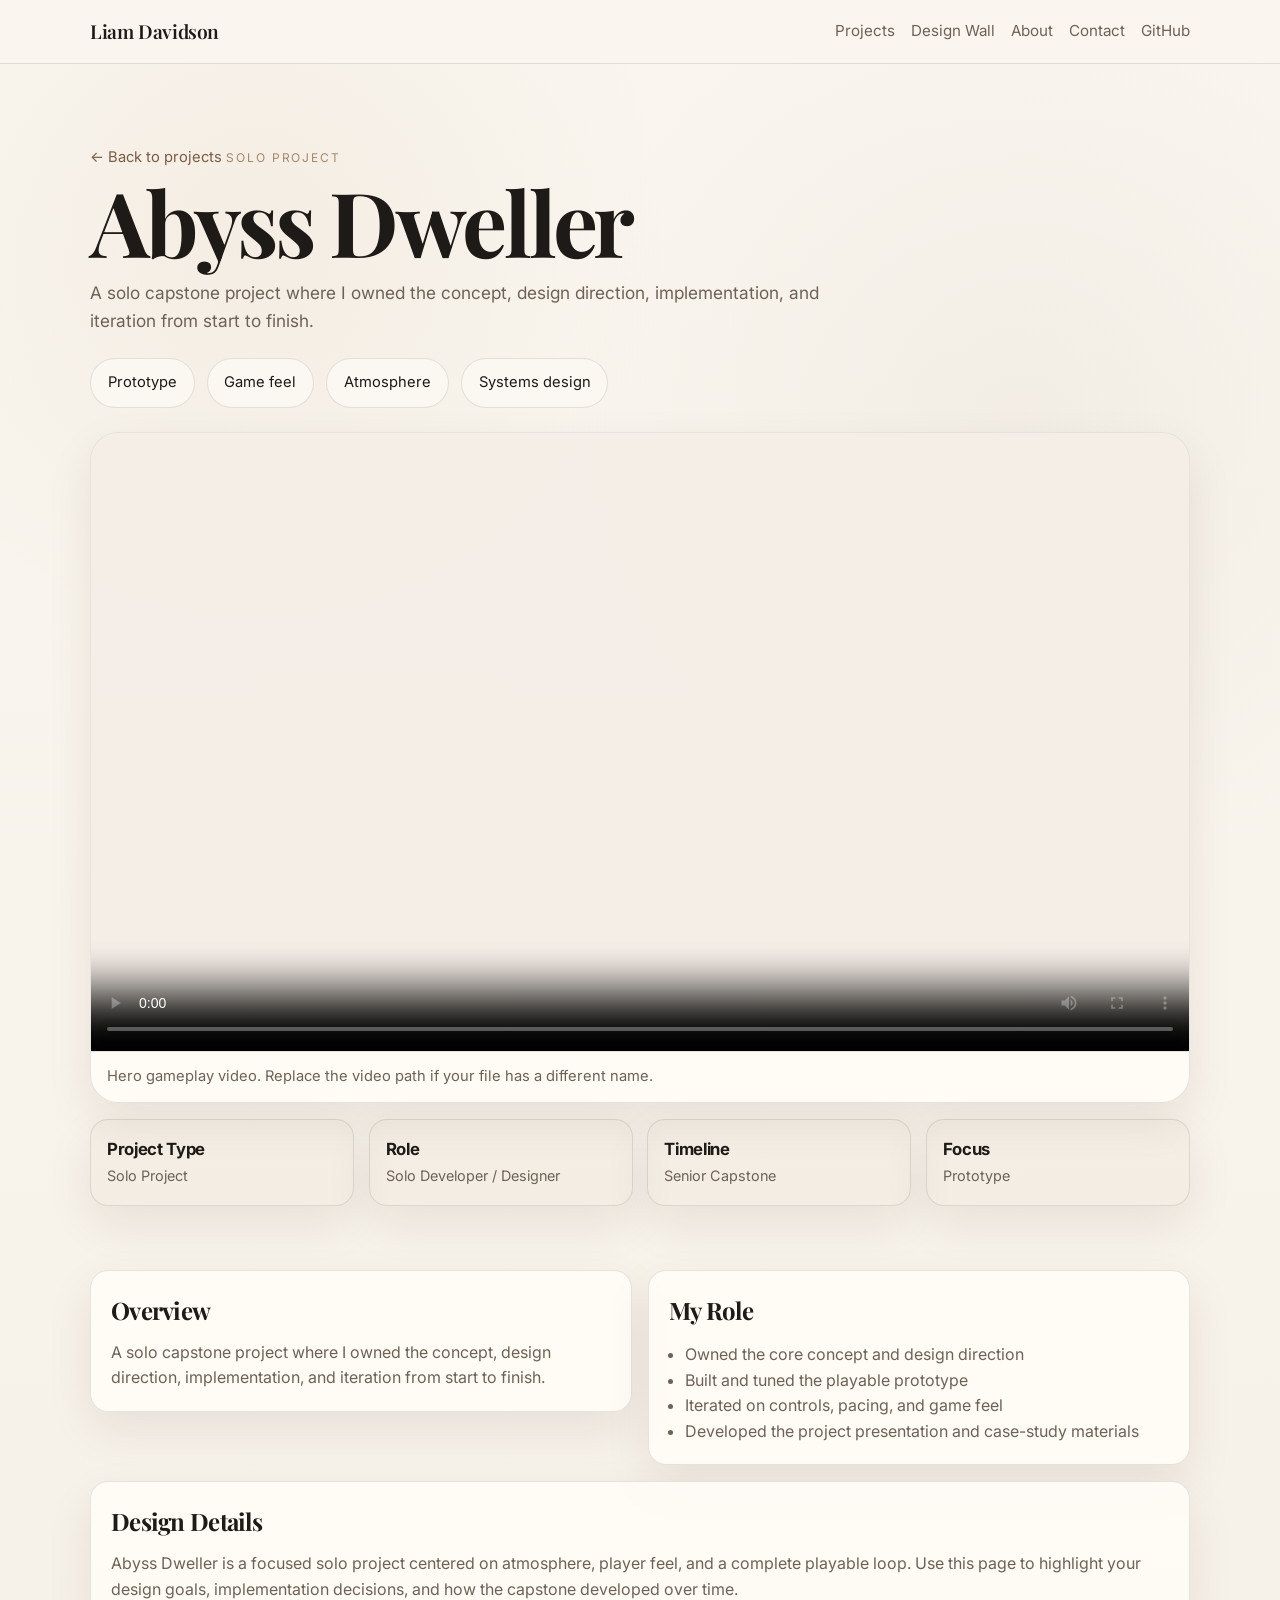
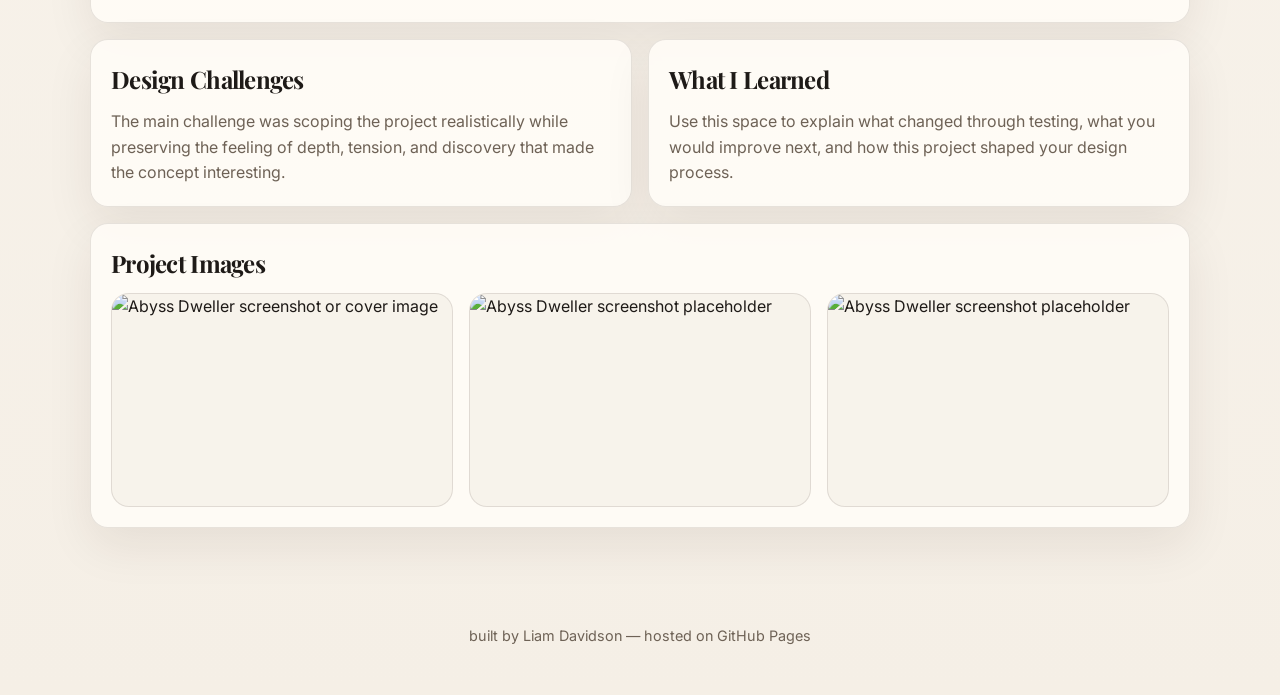
==== projects pages/abyss-dweller.html @ 2663c14e "CC Project page working" ====
<!DOCTYPE html>
<html lang="en">
<head>
<meta charset="UTF-8" />
<meta name="viewport" content="width=device-width, initial-scale=1.0" />
<title>Abyss Dweller — Liam Davidson</title>
<meta name="description" content="Project case study for Abyss Dweller by Liam Davidson." />
<link rel="preconnect" href="https://fonts.googleapis.com">
<link rel="preconnect" href="https://fonts.gstatic.com" crossorigin>
<link href="https://fonts.googleapis.com/css2?family=Inter:wght@400;500;600&family=Playfair+Display:wght@500;600;700&display=swap" rel="stylesheet">
<style>
:root{--bg:#f6f1e8;--bg-soft:#fbf7f1;--panel:rgba(255,252,247,.88);--border:rgba(60,46,32,.12);--text:#1e1a17;--muted:#6e6256;--accent:#7a5c43;--accent-2:#b28b67;--accent-3:#9f7c5d;--shadow:0 18px 48px rgba(45,31,18,.08);--radius:18px;--max:1100px}
*{box-sizing:border-box;margin:0;padding:0}
html{scroll-behavior:smooth}
body{font-family:"Inter",system-ui,sans-serif;background:radial-gradient(circle at 20% 10%,rgba(178,139,103,.08),transparent 18%),radial-gradient(circle at 80% 18%,rgba(122,92,67,.05),transparent 22%),linear-gradient(180deg,#faf6ef 0%,#f5efe6 100%);color:var(--text);min-height:100vh;line-height:1.6;overflow-x:hidden}
a{color:inherit;text-decoration:none}
img,video{display:block;max-width:100%}
.container{width:min(calc(100% - 2rem),var(--max));margin:0 auto}
.logo,h1,h2,h3{font-family:"Playfair Display",serif}
.site-header{position:sticky;top:0;z-index:20;backdrop-filter:blur(12px);background:rgba(250,246,239,.9);border-bottom:1px solid var(--border)}
.site-header .container{display:flex;align-items:center;justify-content:space-between;padding:1rem 0}
.logo{font-weight:600;letter-spacing:-.02em;font-size:1.2rem}
nav{display:flex;align-items:center;gap:1rem}
nav a{color:var(--muted);font-size:.95rem;transition:color .2s ease}
nav a:hover,nav a.active{color:var(--text)}
section{padding:2rem 0 4rem}
.project-hero{padding:4rem 0 2rem}
.eyebrow,.depth-label{display:inline-flex;align-items:center;gap:.5rem;color:var(--accent-3);text-transform:uppercase;letter-spacing:.16em;font-size:.75rem;margin-bottom:.7rem;opacity:.9}
h1{font-size:clamp(3rem,7vw,5.6rem);line-height:.95;letter-spacing:-.04em;margin-bottom:1rem;max-width:12ch}
.lede{max-width:70ch;color:var(--muted);font-size:1.08rem;margin-bottom:1.5rem}
.chips{display:flex;flex-wrap:wrap;gap:.75rem}
.btn,.chip{border:1px solid var(--border);background:var(--bg-soft);color:var(--text);border-radius:999px;padding:.75rem 1.05rem;font-size:.92rem;cursor:pointer;transition:background .18s ease,border-color .18s ease,transform .18s ease}
.btn:hover,.chip:hover{transform:translateY(-2px);border-color:var(--accent-2)}
.panel,.video-panel,.stat{background:rgba(255,252,247,.9);border:1px solid var(--border);box-shadow:var(--shadow)}
.video-panel{border-radius:28px;overflow:hidden;margin-top:1.5rem}
.hero-video{width:100%;aspect-ratio:16/9;object-fit:cover;background:rgba(122,92,67,.08)}
.video-caption{padding:.85rem 1rem;color:var(--muted);font-size:.92rem;border-top:1px solid var(--border)}
.project-meta-grid{display:grid;grid-template-columns:repeat(4,1fr);gap:.9rem;margin-top:1rem}
.stat{padding:1rem;border-radius:18px;background:rgba(122,92,67,.03)}
.stat strong{display:block;font-size:1.05rem;letter-spacing:-.02em}
.stat span{color:var(--muted);font-size:.9rem}
.content-grid{display:grid;grid-template-columns:1fr 1fr;gap:1rem;align-items:start}
.panel{padding:1.25rem;border-radius:var(--radius)}
.panel h2,.panel h3{letter-spacing:-.03em;margin-bottom:.65rem}
.panel p,.panel li{color:var(--muted)}
.panel ul{padding-left:1rem;margin-top:.8rem}
.wide{grid-column:1/-1}
.gallery-grid{display:grid;grid-template-columns:repeat(3,1fr);gap:1rem}
.gallery-card{border-radius:var(--radius);overflow:hidden;border:1px solid var(--border);background:rgba(122,92,67,.05)}
.gallery-card img{width:100%;aspect-ratio:16/10;object-fit:cover}
.inline-link{color:var(--accent);font-size:.92rem}
footer{padding:2rem 0 3rem;color:var(--muted);text-align:center;font-size:.9rem}
@media(max-width:900px){.content-grid,.project-meta-grid{grid-template-columns:1fr 1fr}.gallery-grid{grid-template-columns:1fr}}
@media(max-width:640px){.site-header .container{flex-direction:column;gap:.8rem}nav{flex-wrap:wrap;justify-content:center}.project-meta-grid{grid-template-columns:1fr}h1{max-width:100%}}
</style>
</head>
<body>
<header class="site-header">
<div class="container">
<a href="../index.html#top" class="logo">Liam Davidson</a>
<nav>
<a href="../index.html#projects">Projects</a>
<a href="../index.html#design-wall">Design Wall</a>
<a href="../index.html#about">About</a>
<a href="../index.html#contact">Contact</a>
<a href="https://github.com/redomilk" target="_blank" rel="noreferrer">GitHub</a>
</nav>
</div>
</header>
<main id="top">
<section class="project-hero">
<div class="container">
<a href="../index.html#projects" class="inline-link">← Back to projects</a>
<p class="eyebrow" style="margin-top:1.25rem;">Solo Project</p>
<h1>Abyss Dweller</h1>
<p class="lede">A solo capstone project where I owned the concept, design direction, implementation, and iteration from start to finish.</p>
<div class="chips"><span class="chip">Prototype</span><span class="chip">Game feel</span><span class="chip">Atmosphere</span><span class="chip">Systems design</span></div>
<div class="video-panel">
<video class="hero-video" controls playsinline preload="metadata" poster="../Assets/abyss-dweller-cover.jpg">
<source src="../Assets/abyss-dweller-hero.mp4" type="video/mp4" />
Your browser does not support the video tag.
</video>
<p class="video-caption">Hero gameplay video. Replace the video path if your file has a different name.</p>
</div>
<div class="project-meta-grid">
<div class="stat"><strong>Project Type</strong><span>Solo Project</span></div>
<div class="stat"><strong>Role</strong><span>Solo Developer / Designer</span></div>
<div class="stat"><strong>Timeline</strong><span>Senior Capstone</span></div>
<div class="stat"><strong>Focus</strong><span>Prototype</span></div>
</div>
</div>
</section>
<section>
<div class="container content-grid">
<article class="panel"><h2>Overview</h2><p>A solo capstone project where I owned the concept, design direction, implementation, and iteration from start to finish.</p></article>
<article class="panel"><h2>My Role</h2><ul><li>Owned the core concept and design direction</li><li>Built and tuned the playable prototype</li><li>Iterated on controls, pacing, and game feel</li><li>Developed the project presentation and case-study materials</li></ul></article>
<article class="panel wide"><h2>Design Details</h2><p>Abyss Dweller is a focused solo project centered on atmosphere, player feel, and a complete playable loop. Use this page to highlight your design goals, implementation decisions, and how the capstone developed over time.</p></article>
<article class="panel"><h2>Design Challenges</h2><p>The main challenge was scoping the project realistically while preserving the feeling of depth, tension, and discovery that made the concept interesting.</p></article>
<article class="panel"><h2>What I Learned</h2><p>Use this space to explain what changed through testing, what you would improve next, and how this project shaped your design process.</p></article>
<article class="panel wide">
<h2>Project Images</h2>
<div class="gallery-grid">
<div class="gallery-card"><img src="../Assets/abyss-dweller-cover.jpg" alt="Abyss Dweller screenshot or cover image"></div>
<div class="gallery-card"><img src="../Assets/abyss-dweller-cover.jpg" alt="Abyss Dweller screenshot placeholder"></div>
<div class="gallery-card"><img src="../Assets/abyss-dweller-cover.jpg" alt="Abyss Dweller screenshot placeholder"></div>
</div>
</article>
</div>
</section>
</main>
<footer>built by Liam Davidson — hosted on GitHub Pages</footer>
</body>
</html>
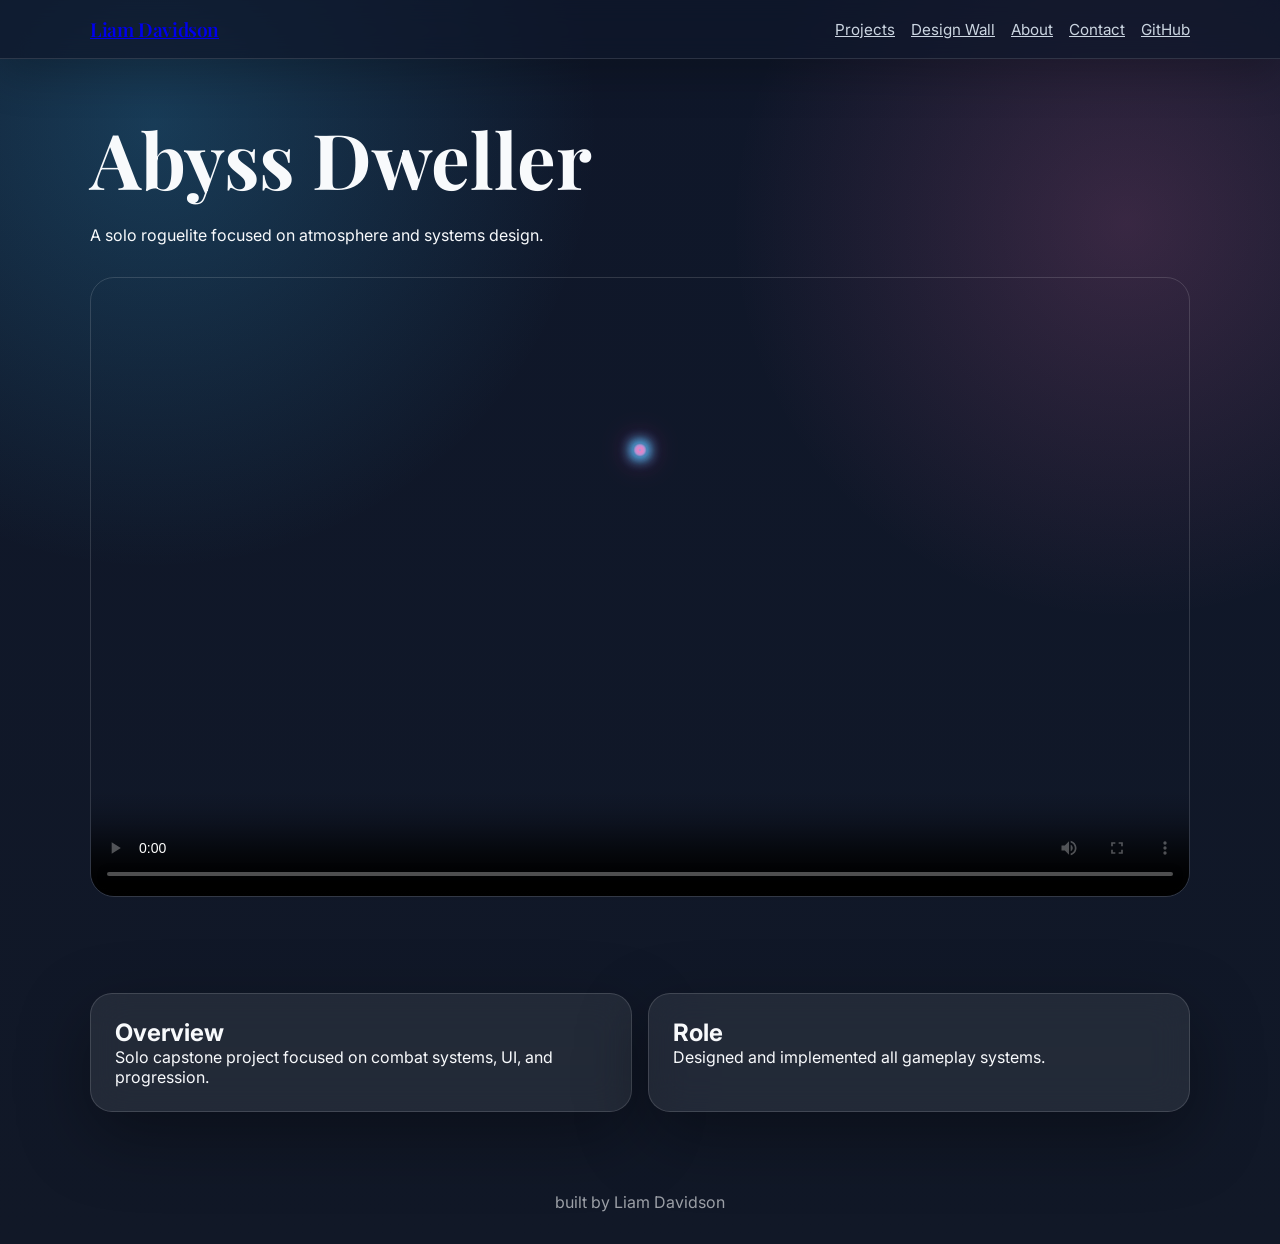
==== commit 6cd45b77: "Project pages working again" ====
--- a/projects pages/abyss-dweller.html
+++ b/projects pages/abyss-dweller.html
@@ -1,113 +1,251 @@
+<header class="site-header">
+    <div class="container">
+        <a href="../index.html#top" class="logo">Liam Davidson</a>
+        <nav>
+            <a href="../index.html#projects">Projects</a>
+            <a href="../index.html#design-wall">Design Wall</a>
+            <a href="../index.html#about">About</a>
+            <a href="../index.html#contact">Contact</a>
+            <a href="https://github.com/redomilk" target="_blank" rel="noreferrer">GitHub</a>
+        </nav>
+    </div>
+</header>
 <!DOCTYPE html>
 <html lang="en">
 <head>
-<meta charset="UTF-8" />
-<meta name="viewport" content="width=device-width, initial-scale=1.0" />
-<title>Abyss Dweller — Liam Davidson</title>
-<meta name="description" content="Project case study for Abyss Dweller by Liam Davidson." />
-<link rel="preconnect" href="https://fonts.googleapis.com">
-<link rel="preconnect" href="https://fonts.gstatic.com" crossorigin>
-<link href="https://fonts.googleapis.com/css2?family=Inter:wght@400;500;600&family=Playfair+Display:wght@500;600;700&display=swap" rel="stylesheet">
-<style>
-:root{--bg:#f6f1e8;--bg-soft:#fbf7f1;--panel:rgba(255,252,247,.88);--border:rgba(60,46,32,.12);--text:#1e1a17;--muted:#6e6256;--accent:#7a5c43;--accent-2:#b28b67;--accent-3:#9f7c5d;--shadow:0 18px 48px rgba(45,31,18,.08);--radius:18px;--max:1100px}
-*{box-sizing:border-box;margin:0;padding:0}
-html{scroll-behavior:smooth}
-body{font-family:"Inter",system-ui,sans-serif;background:radial-gradient(circle at 20% 10%,rgba(178,139,103,.08),transparent 18%),radial-gradient(circle at 80% 18%,rgba(122,92,67,.05),transparent 22%),linear-gradient(180deg,#faf6ef 0%,#f5efe6 100%);color:var(--text);min-height:100vh;line-height:1.6;overflow-x:hidden}
-a{color:inherit;text-decoration:none}
-img,video{display:block;max-width:100%}
-.container{width:min(calc(100% - 2rem),var(--max));margin:0 auto}
-.logo,h1,h2,h3{font-family:"Playfair Display",serif}
-.site-header{position:sticky;top:0;z-index:20;backdrop-filter:blur(12px);background:rgba(250,246,239,.9);border-bottom:1px solid var(--border)}
-.site-header .container{display:flex;align-items:center;justify-content:space-between;padding:1rem 0}
-.logo{font-weight:600;letter-spacing:-.02em;font-size:1.2rem}
-nav{display:flex;align-items:center;gap:1rem}
-nav a{color:var(--muted);font-size:.95rem;transition:color .2s ease}
-nav a:hover,nav a.active{color:var(--text)}
-section{padding:2rem 0 4rem}
-.project-hero{padding:4rem 0 2rem}
-.eyebrow,.depth-label{display:inline-flex;align-items:center;gap:.5rem;color:var(--accent-3);text-transform:uppercase;letter-spacing:.16em;font-size:.75rem;margin-bottom:.7rem;opacity:.9}
-h1{font-size:clamp(3rem,7vw,5.6rem);line-height:.95;letter-spacing:-.04em;margin-bottom:1rem;max-width:12ch}
-.lede{max-width:70ch;color:var(--muted);font-size:1.08rem;margin-bottom:1.5rem}
-.chips{display:flex;flex-wrap:wrap;gap:.75rem}
-.btn,.chip{border:1px solid var(--border);background:var(--bg-soft);color:var(--text);border-radius:999px;padding:.75rem 1.05rem;font-size:.92rem;cursor:pointer;transition:background .18s ease,border-color .18s ease,transform .18s ease}
-.btn:hover,.chip:hover{transform:translateY(-2px);border-color:var(--accent-2)}
-.panel,.video-panel,.stat{background:rgba(255,252,247,.9);border:1px solid var(--border);box-shadow:var(--shadow)}
-.video-panel{border-radius:28px;overflow:hidden;margin-top:1.5rem}
-.hero-video{width:100%;aspect-ratio:16/9;object-fit:cover;background:rgba(122,92,67,.08)}
-.video-caption{padding:.85rem 1rem;color:var(--muted);font-size:.92rem;border-top:1px solid var(--border)}
-.project-meta-grid{display:grid;grid-template-columns:repeat(4,1fr);gap:.9rem;margin-top:1rem}
-.stat{padding:1rem;border-radius:18px;background:rgba(122,92,67,.03)}
-.stat strong{display:block;font-size:1.05rem;letter-spacing:-.02em}
-.stat span{color:var(--muted);font-size:.9rem}
-.content-grid{display:grid;grid-template-columns:1fr 1fr;gap:1rem;align-items:start}
-.panel{padding:1.25rem;border-radius:var(--radius)}
-.panel h2,.panel h3{letter-spacing:-.03em;margin-bottom:.65rem}
-.panel p,.panel li{color:var(--muted)}
-.panel ul{padding-left:1rem;margin-top:.8rem}
-.wide{grid-column:1/-1}
-.gallery-grid{display:grid;grid-template-columns:repeat(3,1fr);gap:1rem}
-.gallery-card{border-radius:var(--radius);overflow:hidden;border:1px solid var(--border);background:rgba(122,92,67,.05)}
-.gallery-card img{width:100%;aspect-ratio:16/10;object-fit:cover}
-.inline-link{color:var(--accent);font-size:.92rem}
-footer{padding:2rem 0 3rem;color:var(--muted);text-align:center;font-size:.9rem}
-@media(max-width:900px){.content-grid,.project-meta-grid{grid-template-columns:1fr 1fr}.gallery-grid{grid-template-columns:1fr}}
-@media(max-width:640px){.site-header .container{flex-direction:column;gap:.8rem}nav{flex-wrap:wrap;justify-content:center}.project-meta-grid{grid-template-columns:1fr}h1{max-width:100%}}
-</style>
+    <meta charset="UTF-8" />
+    <meta name="viewport" content="width=device-width, initial-scale=1.0" />
+    <title>Abyss Dweller — Liam Davidson</title>
+
+    <link href="https://fonts.googleapis.com/css2?family=Inter:wght@400;500;600&family=Playfair+Display:wght@500;600;700&display=swap" rel="stylesheet">
+
+    <style>
+
+        /* ===== THEME ===== */
+        :root {
+            --bg: #111827;
+            --bg-soft: #1f2937;
+            --panel: rgba(255,255,255,0.08);
+            --border: rgba(255,255,255,0.14);
+            --text: #f8fafc;
+            --muted: #cbd5e1;
+            --accent-2: #38bdf8;
+            --accent-3: #f472b6;
+            --shadow: 0 24px 70px rgba(0,0,0,0.35);
+            --radius: 22px;
+        }
+
+        * {
+            margin: 0;
+            padding: 0;
+            box-sizing: border-box;
+        }
+
+        body {
+            font-family: "Inter", sans-serif;
+            background: radial-gradient(circle at 12% 10%, rgba(56,189,248,0.22), transparent 28%), radial-gradient(circle at 88% 18%, rgba(244,114,182,0.18), transparent 26%), linear-gradient(180deg,#0f172a,#111827);
+            color: var(--text);
+        }
+
+        /* ===== LAYOUT ===== */
+        .container {
+            width: min(1100px, 100% - 2rem);
+            margin: auto;
+        }
+
+        section {
+            padding: 3rem 0;
+        }
+
+        h1 {
+            font-family: "Playfair Display", serif;
+            font-size: clamp(3rem,6vw,5rem);
+            margin-bottom: 1rem;
+        }
+
+        /* ===== HERO ===== */
+        .hero-video-wrap {
+            margin-top: 2rem;
+            border-radius: 24px;
+            overflow: hidden;
+            border: 1px solid var(--border);
+        }
+
+            .hero-video-wrap video {
+                width: 100%;
+                aspect-ratio: 16/9;
+                object-fit: cover;
+            }
+
+        /* ===== PANELS ===== */
+        .panel {
+            background: var(--panel);
+            border: 1px solid var(--border);
+            border-radius: var(--radius);
+            padding: 1.5rem;
+            backdrop-filter: blur(18px);
+            box-shadow: var(--shadow);
+        }
+
+        .content-grid {
+            display: grid;
+            grid-template-columns: 1fr 1fr;
+            gap: 1rem;
+        }
+
+        @media(max-width:800px) {
+            .content-grid {
+                grid-template-columns: 1fr;
+            }
+        }
+
+        .site-header {
+            position: sticky;
+            top: 0;
+            z-index: 20;
+            backdrop-filter: blur(12px);
+            background: rgba(15, 23, 42, 0.72);
+            border-bottom: 1px solid rgba(255,255,255,0.12);
+            box-shadow: 0 14px 45px rgba(0,0,0,0.24);
+        }
+
+            .site-header .container {
+                display: flex;
+                align-items: center;
+                justify-content: space-between;
+                padding: 1rem 0;
+            }
+
+        .logo {
+            font-family: "Playfair Display", serif;
+            font-weight: 600;
+            letter-spacing: -0.02em;
+            font-size: 1.2rem;
+        }
+
+        nav {
+            display: flex;
+            gap: 1rem;
+        }
+
+            nav a {
+                color: var(--muted);
+                font-size: 0.95rem;
+            }
+
+                nav a:hover {
+                    color: var(--text);
+                }
+
+        /* ===== CURSOR TRAIL ===== */
+        #cursorTrail {
+            position: fixed !important;
+            inset: 0;
+            pointer-events: none;
+            z-index: 99999;
+            mix-blend-mode: screen;
+        }
+
+        .trail-dot {
+            position: absolute;
+            width: 14px;
+            height: 14px;
+            border-radius: 50%;
+            background: radial-gradient(circle, #38bdf8, #f472b6, transparent 75%);
+            box-shadow: 0 0 16px rgba(56,189,248,0.9), 0 0 34px rgba(244,114,182,0.45);
+            transform: translate(-50%, -50%);
+        }
+    </style>
 </head>
+
 <body>
-<header class="site-header">
-<div class="container">
-<a href="../index.html#top" class="logo">Liam Davidson</a>
-<nav>
-<a href="../index.html#projects">Projects</a>
-<a href="../index.html#design-wall">Design Wall</a>
-<a href="../index.html#about">About</a>
-<a href="../index.html#contact">Contact</a>
-<a href="https://github.com/redomilk" target="_blank" rel="noreferrer">GitHub</a>
-</nav>
-</div>
-</header>
-<main id="top">
-<section class="project-hero">
-<div class="container">
-<a href="../index.html#projects" class="inline-link">← Back to projects</a>
-<p class="eyebrow" style="margin-top:1.25rem;">Solo Project</p>
-<h1>Abyss Dweller</h1>
-<p class="lede">A solo capstone project where I owned the concept, design direction, implementation, and iteration from start to finish.</p>
-<div class="chips"><span class="chip">Prototype</span><span class="chip">Game feel</span><span class="chip">Atmosphere</span><span class="chip">Systems design</span></div>
-<div class="video-panel">
-<video class="hero-video" controls playsinline preload="metadata" poster="../Assets/abyss-dweller-cover.jpg">
-<source src="../Assets/abyss-dweller-hero.mp4" type="video/mp4" />
-Your browser does not support the video tag.
-</video>
-<p class="video-caption">Hero gameplay video. Replace the video path if your file has a different name.</p>
-</div>
-<div class="project-meta-grid">
-<div class="stat"><strong>Project Type</strong><span>Solo Project</span></div>
-<div class="stat"><strong>Role</strong><span>Solo Developer / Designer</span></div>
-<div class="stat"><strong>Timeline</strong><span>Senior Capstone</span></div>
-<div class="stat"><strong>Focus</strong><span>Prototype</span></div>
-</div>
-</div>
-</section>
-<section>
-<div class="container content-grid">
-<article class="panel"><h2>Overview</h2><p>A solo capstone project where I owned the concept, design direction, implementation, and iteration from start to finish.</p></article>
-<article class="panel"><h2>My Role</h2><ul><li>Owned the core concept and design direction</li><li>Built and tuned the playable prototype</li><li>Iterated on controls, pacing, and game feel</li><li>Developed the project presentation and case-study materials</li></ul></article>
-<article class="panel wide"><h2>Design Details</h2><p>Abyss Dweller is a focused solo project centered on atmosphere, player feel, and a complete playable loop. Use this page to highlight your design goals, implementation decisions, and how the capstone developed over time.</p></article>
-<article class="panel"><h2>Design Challenges</h2><p>The main challenge was scoping the project realistically while preserving the feeling of depth, tension, and discovery that made the concept interesting.</p></article>
-<article class="panel"><h2>What I Learned</h2><p>Use this space to explain what changed through testing, what you would improve next, and how this project shaped your design process.</p></article>
-<article class="panel wide">
-<h2>Project Images</h2>
-<div class="gallery-grid">
-<div class="gallery-card"><img src="../Assets/abyss-dweller-cover.jpg" alt="Abyss Dweller screenshot or cover image"></div>
-<div class="gallery-card"><img src="../Assets/abyss-dweller-cover.jpg" alt="Abyss Dweller screenshot placeholder"></div>
-<div class="gallery-card"><img src="../Assets/abyss-dweller-cover.jpg" alt="Abyss Dweller screenshot placeholder"></div>
-</div>
-</article>
-</div>
-</section>
-</main>
-<footer>built by Liam Davidson — hosted on GitHub Pages</footer>
+
+    <main>
+
+        <section>
+            <div class="container">
+                <h1>Abyss Dweller</h1>
+                <p>A solo roguelite focused on atmosphere and systems design.</p>
+
+                <div class="hero-video-wrap">
+                    <video controls playsinline poster="../Assets/abyss-dweller-cover.jpg">
+                        <source src="../Assets/vids/abyss-dweller-hero.mp4" type="video/mp4">
+                    </video>
+                </div>
+
+            </div>
+        </section>
+
+        <section>
+            <div class="container content-grid">
+
+                <div class="panel">
+                    <h2>Overview</h2>
+                    <p>Solo capstone project focused on combat systems, UI, and progression.</p>
+                </div>
+
+                <div class="panel">
+                    <h2>Role</h2>
+                    <p>Designed and implemented all gameplay systems.</p>
+                </div>
+
+            </div>
+        </section>
+
+    </main>
+
+    <footer style="text-align:center; padding:2rem; opacity:.6;">
+        built by Liam Davidson
+    </footer>
+
+    <!-- CURSOR -->
+    <div id="cursorTrail"></div>
+
+    <script>
+const trailContainer = document.getElementById("cursorTrail");
+const dots = [];
+const DOT_COUNT = 14;
+
+let mouseX = window.innerWidth / 2;
+let mouseY = window.innerHeight / 2;
+
+for (let i = 0; i < DOT_COUNT; i++) {
+    const dot = document.createElement("div");
+    dot.className = "trail-dot";
+    trailContainer.appendChild(dot);
+
+    dots.push({ el: dot, x: mouseX, y: mouseY });
+}
+
+window.addEventListener("pointermove", (e) => {
+    mouseX = e.clientX;
+    mouseY = e.clientY;
+});
+
+function animate() {
+    let x = mouseX;
+    let y = mouseY;
+
+    dots.forEach((dot, i) => {
+        dot.x += (x - dot.x) * 0.25;
+        dot.y += (y - dot.y) * 0.25;
+
+        dot.el.style.left = dot.x + "px";
+        dot.el.style.top = dot.y + "px";
+
+        const scale = 1 - i / DOT_COUNT;
+        dot.el.style.transform = `translate(-50%, -50%) scale(${scale})`;
+        dot.el.style.opacity = scale;
+
+        x = dot.x;
+        y = dot.y;
+    });
+
+    requestAnimationFrame(animate);
+}
+
+animate();
+    </script>
+
 </body>
 </html>
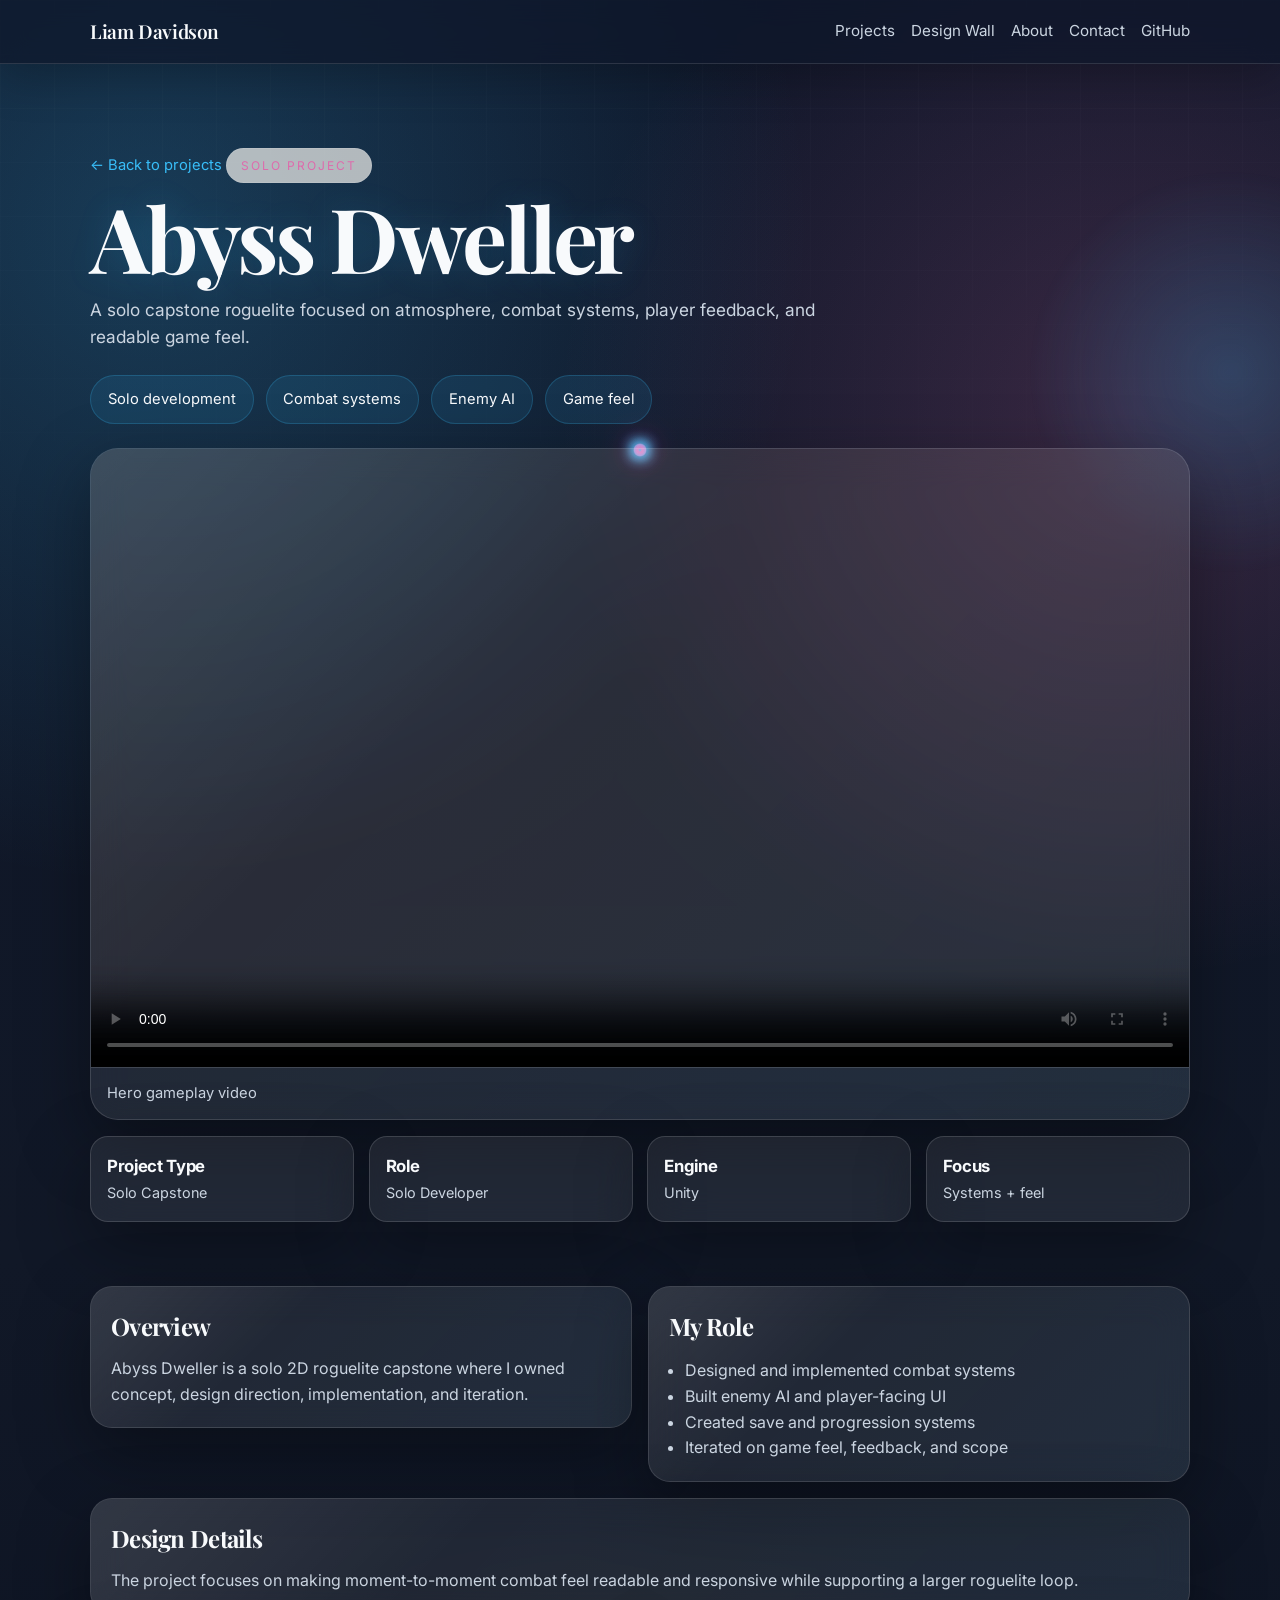
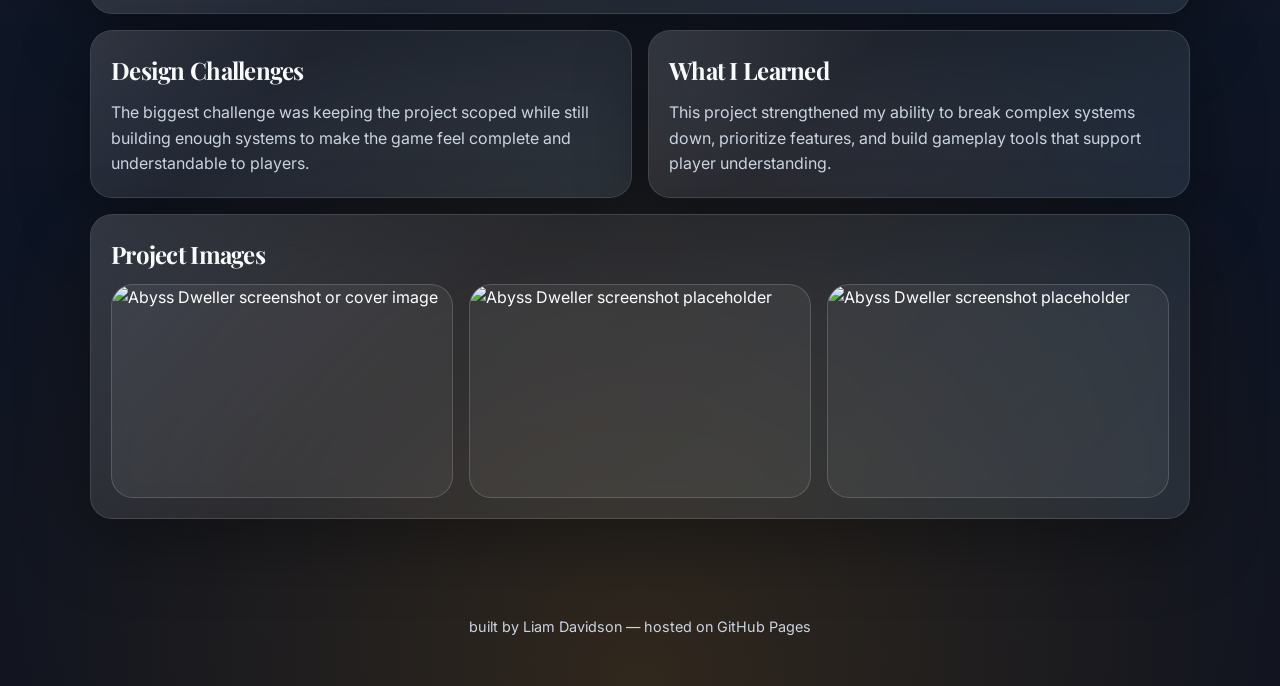
==== commit 59b74d24: "Vid" ====
--- a/projects pages/abyss-dweller.html
+++ b/projects pages/abyss-dweller.html
@@ -1,251 +1,44 @@
-<header class="site-header">
-    <div class="container">
-        <a href="../index.html#top" class="logo">Liam Davidson</a>
-        <nav>
-            <a href="../index.html#projects">Projects</a>
-            <a href="../index.html#design-wall">Design Wall</a>
-            <a href="../index.html#about">About</a>
-            <a href="../index.html#contact">Contact</a>
-            <a href="https://github.com/redomilk" target="_blank" rel="noreferrer">GitHub</a>
-        </nav>
-    </div>
-</header>
 <!DOCTYPE html>
 <html lang="en">
 <head>
     <meta charset="UTF-8" />
     <meta name="viewport" content="width=device-width, initial-scale=1.0" />
     <title>Abyss Dweller — Liam Davidson</title>
-
+    <meta name="description" content="Project case study for Abyss Dweller by Liam Davidson." />
+    <link rel="preconnect" href="https://fonts.googleapis.com">
+    <link rel="preconnect" href="https://fonts.gstatic.com" crossorigin>
     <link href="https://fonts.googleapis.com/css2?family=Inter:wght@400;500;600&family=Playfair+Display:wght@500;600;700&display=swap" rel="stylesheet">
-
-    <style>
-
-        /* ===== THEME ===== */
-        :root {
-            --bg: #111827;
-            --bg-soft: #1f2937;
-            --panel: rgba(255,255,255,0.08);
-            --border: rgba(255,255,255,0.14);
-            --text: #f8fafc;
-            --muted: #cbd5e1;
-            --accent-2: #38bdf8;
-            --accent-3: #f472b6;
-            --shadow: 0 24px 70px rgba(0,0,0,0.35);
-            --radius: 22px;
-        }
-
-        * {
-            margin: 0;
-            padding: 0;
-            box-sizing: border-box;
-        }
-
-        body {
-            font-family: "Inter", sans-serif;
-            background: radial-gradient(circle at 12% 10%, rgba(56,189,248,0.22), transparent 28%), radial-gradient(circle at 88% 18%, rgba(244,114,182,0.18), transparent 26%), linear-gradient(180deg,#0f172a,#111827);
-            color: var(--text);
-        }
-
-        /* ===== LAYOUT ===== */
-        .container {
-            width: min(1100px, 100% - 2rem);
-            margin: auto;
-        }
-
-        section {
-            padding: 3rem 0;
-        }
-
-        h1 {
-            font-family: "Playfair Display", serif;
-            font-size: clamp(3rem,6vw,5rem);
-            margin-bottom: 1rem;
-        }
-
-        /* ===== HERO ===== */
-        .hero-video-wrap {
-            margin-top: 2rem;
-            border-radius: 24px;
-            overflow: hidden;
-            border: 1px solid var(--border);
-        }
-
-            .hero-video-wrap video {
-                width: 100%;
-                aspect-ratio: 16/9;
-                object-fit: cover;
-            }
-
-        /* ===== PANELS ===== */
-        .panel {
-            background: var(--panel);
-            border: 1px solid var(--border);
-            border-radius: var(--radius);
-            padding: 1.5rem;
-            backdrop-filter: blur(18px);
-            box-shadow: var(--shadow);
-        }
-
-        .content-grid {
-            display: grid;
-            grid-template-columns: 1fr 1fr;
-            gap: 1rem;
-        }
-
-        @media(max-width:800px) {
-            .content-grid {
-                grid-template-columns: 1fr;
-            }
-        }
-
-        .site-header {
-            position: sticky;
-            top: 0;
-            z-index: 20;
-            backdrop-filter: blur(12px);
-            background: rgba(15, 23, 42, 0.72);
-            border-bottom: 1px solid rgba(255,255,255,0.12);
-            box-shadow: 0 14px 45px rgba(0,0,0,0.24);
-        }
-
-            .site-header .container {
-                display: flex;
-                align-items: center;
-                justify-content: space-between;
-                padding: 1rem 0;
-            }
-
-        .logo {
-            font-family: "Playfair Display", serif;
-            font-weight: 600;
-            letter-spacing: -0.02em;
-            font-size: 1.2rem;
-        }
-
-        nav {
-            display: flex;
-            gap: 1rem;
-        }
-
-            nav a {
-                color: var(--muted);
-                font-size: 0.95rem;
-            }
-
-                nav a:hover {
-                    color: var(--text);
-                }
-
-        /* ===== CURSOR TRAIL ===== */
-        #cursorTrail {
-            position: fixed !important;
-            inset: 0;
-            pointer-events: none;
-            z-index: 99999;
-            mix-blend-mode: screen;
-        }
-
-        .trail-dot {
-            position: absolute;
-            width: 14px;
-            height: 14px;
-            border-radius: 50%;
-            background: radial-gradient(circle, #38bdf8, #f472b6, transparent 75%);
-            box-shadow: 0 0 16px rgba(56,189,248,0.9), 0 0 34px rgba(244,114,182,0.45);
-            transform: translate(-50%, -50%);
-        }
-    </style>
+    <link rel="stylesheet" href="../css/styles.css">
 </head>
-
 <body>
-
-    <main>
-
-        <section>
+    <header class="site-header">
+        <div class="container">
+            <a href="../index.html#top" class="logo">Liam Davidson</a>
+            <nav>
+                <a href="../index.html#projects">Projects</a>
+                <a href="../index.html#design-wall">Design Wall</a>
+                <a href="../index.html#about">About</a>
+                <a href="../index.html#contact">Contact</a>
+                <a href="https://github.com/redomilk" target="_blank" rel="noreferrer">GitHub</a>
+            </nav>
+        </div>
+    </header>
+    <main id="top">
+        <section class="project-hero">
             <div class="container">
+                <a href="../index.html#projects" class="inline-link">← Back to projects</a>
+                <p class="eyebrow" style="margin-top:1.25rem;">Solo Project</p>
                 <h1>Abyss Dweller</h1>
-                <p>A solo roguelite focused on atmosphere and systems design.</p>
-
-                <div class="hero-video-wrap">
-                    <video controls playsinline poster="../Assets/abyss-dweller-cover.jpg">
-                        <source src="../Assets/vids/abyss-dweller-hero.mp4" type="video/mp4">
-                    </video>
-                </div>
-
+                <p class="lede">A solo capstone roguelite focused on atmosphere, combat systems, player feedback, and readable game feel.</p>
+                <div class="chips"><span class="chip">Solo development</span><span class="chip">Combat systems</span><span class="chip">Enemy AI</span><span class="chip">Game feel</span></div>
+                <div class="video-panel"><video class="hero-video" controls playsinline poster="../Assets/abyss-dweller-cover.jpg"><source src="../Assets/vids/abyss-dweller-hero.mp4" type="video/mp4"></video><p class="video-caption">Hero gameplay video</p></div>
+                <div class="project-meta-grid"><div class="stat"><strong>Project Type</strong><span>Solo Capstone</span></div><div class="stat"><strong>Role</strong><span>Solo Developer</span></div><div class="stat"><strong>Engine</strong><span>Unity</span></div><div class="stat"><strong>Focus</strong><span>Systems + feel</span></div></div>
             </div>
         </section>
-
-        <section>
-            <div class="container content-grid">
-
-                <div class="panel">
-                    <h2>Overview</h2>
-                    <p>Solo capstone project focused on combat systems, UI, and progression.</p>
-                </div>
-
-                <div class="panel">
-                    <h2>Role</h2>
-                    <p>Designed and implemented all gameplay systems.</p>
-                </div>
-
-            </div>
-        </section>
-
+        <section><div class="container content-grid"><article class="panel"><h2>Overview</h2><p>Abyss Dweller is a solo 2D roguelite capstone where I owned concept, design direction, implementation, and iteration.</p></article><article class="panel"><h2>My Role</h2><ul><li>Designed and implemented combat systems</li><li>Built enemy AI and player-facing UI</li><li>Created save and progression systems</li><li>Iterated on game feel, feedback, and scope</li></ul></article><article class="panel wide"><h2>Design Details</h2><p>The project focuses on making moment-to-moment combat feel readable and responsive while supporting a larger roguelite loop.</p></article><article class="panel"><h2>Design Challenges</h2><p>The biggest challenge was keeping the project scoped while still building enough systems to make the game feel complete and understandable to players.</p></article><article class="panel"><h2>What I Learned</h2><p>This project strengthened my ability to break complex systems down, prioritize features, and build gameplay tools that support player understanding.</p></article><article class="panel wide"><h2>Project Images</h2><div class="gallery-grid"><div class="gallery-card"><img src="../Assets/abyss-dweller-cover.jpg" alt="Abyss Dweller screenshot or cover image"></div><div class="gallery-card"><img src="../Assets/abyss-dweller-cover.jpg" alt="Abyss Dweller screenshot placeholder"></div><div class="gallery-card"><img src="../Assets/abyss-dweller-cover.jpg" alt="Abyss Dweller screenshot placeholder"></div></div></article></div></section>
     </main>
-
-    <footer style="text-align:center; padding:2rem; opacity:.6;">
-        built by Liam Davidson
-    </footer>
-
-    <!-- CURSOR -->
-    <div id="cursorTrail"></div>
-
-    <script>
-const trailContainer = document.getElementById("cursorTrail");
-const dots = [];
-const DOT_COUNT = 14;
-
-let mouseX = window.innerWidth / 2;
-let mouseY = window.innerHeight / 2;
-
-for (let i = 0; i < DOT_COUNT; i++) {
-    const dot = document.createElement("div");
-    dot.className = "trail-dot";
-    trailContainer.appendChild(dot);
-
-    dots.push({ el: dot, x: mouseX, y: mouseY });
-}
-
-window.addEventListener("pointermove", (e) => {
-    mouseX = e.clientX;
-    mouseY = e.clientY;
-});
-
-function animate() {
-    let x = mouseX;
-    let y = mouseY;
-
-    dots.forEach((dot, i) => {
-        dot.x += (x - dot.x) * 0.25;
-        dot.y += (y - dot.y) * 0.25;
-
-        dot.el.style.left = dot.x + "px";
-        dot.el.style.top = dot.y + "px";
-
-        const scale = 1 - i / DOT_COUNT;
-        dot.el.style.transform = `translate(-50%, -50%) scale(${scale})`;
-        dot.el.style.opacity = scale;
-
-        x = dot.x;
-        y = dot.y;
-    });
-
-    requestAnimationFrame(animate);
-}
-
-animate();
-    </script>
-
+    <footer>built by Liam Davidson — hosted on GitHub Pages</footer>
+    <div id="cursorTrail" aria-hidden="true"></div>
+    <script src="../js/cursor.js"></script>
 </body>
-</html>+</html>
--- a/css/styles.css
+++ b/css/styles.css
@@ -0,0 +1,1471 @@
+
+        :root {
+            --bg: #f6f1e8;
+            --bg-soft: #fbf7f1;
+            --panel: rgba(255, 252, 247, 0.88);
+            --border: rgba(60, 46, 32, 0.12);
+            --text: #1e1a17;
+            --muted: #6e6256;
+            --accent: #7a5c43;
+            --accent-2: #b28b67;
+            --accent-3: #9f7c5d;
+            --success: #56735f;
+            --shadow: 0 18px 48px rgba(45, 31, 18, 0.08);
+            --radius: 18px;
+            --max: 1100px;
+        }
+
+        * {
+            box-sizing: border-box;
+            margin: 0;
+            padding: 0;
+        }
+
+        html {
+            scroll-behavior: smooth;
+        }
+
+        body {
+            font-family: "Inter", system-ui, sans-serif;
+            background: radial-gradient(circle at 20% 10%, rgba(178, 139, 103, 0.08), transparent 18%), radial-gradient(circle at 80% 18%, rgba(122, 92, 67, 0.05), transparent 22%), linear-gradient(180deg, #faf6ef 0%, #f5efe6 100%);
+            color: var(--text);
+            min-height: 100vh;
+            line-height: 1.6;
+            overflow-x: hidden;
+            position: relative;
+            transition: background 0.2s ease, color 0.2s ease;
+        }
+
+            body::before,
+            body::after,
+            .depth-overlay,
+            .particle-field,
+            .scroll-progress {
+                display: none;
+            }
+
+        a {
+            color: inherit;
+            text-decoration: none;
+        }
+
+        img {
+            display: block;
+            max-width: 100%;
+        }
+
+        .container {
+            width: min(calc(100% - 2rem), var(--max));
+            margin: 0 auto;
+        }
+
+        .logo,
+        h1, h2, h3,
+        .wall-question {
+            font-family: "Playfair Display", serif;
+        }
+
+        .site-header {
+            position: sticky;
+            top: 0;
+            z-index: 20;
+            backdrop-filter: blur(12px);
+            background: rgba(250, 246, 239, 0.9);
+            border-bottom: 1px solid var(--border);
+            box-shadow: none;
+        }
+
+            .site-header .container {
+                display: flex;
+                align-items: center;
+                justify-content: space-between;
+                padding: 1rem 0;
+            }
+
+        .logo {
+            font-weight: 600;
+            letter-spacing: -0.02em;
+            font-size: 1.2rem;
+        }
+
+        nav {
+            display: flex;
+            align-items: center;
+            gap: 1rem;
+        }
+
+            nav a {
+                color: var(--muted);
+                font-size: 0.95rem;
+                transition: color 0.2s ease;
+            }
+
+                nav a:hover,
+                nav a.active {
+                    color: var(--text);
+                }
+
+        main {
+            position: relative;
+            z-index: 1;
+        }
+
+        .hero {
+            padding: 6rem 0 4rem;
+        }
+
+        .hero-grid {
+            display: grid;
+            grid-template-columns: 1.1fr 0.9fr;
+            gap: 2rem;
+            align-items: center;
+        }
+
+        .eyebrow {
+            display: inline-flex;
+            align-items: center;
+            gap: 0.5rem;
+            border: 1px solid var(--border);
+            background: rgba(255, 252, 247, 0.75);
+            color: var(--muted);
+            padding: 0.45rem 0.9rem;
+            border-radius: 999px;
+            font-size: 0.85rem;
+            margin-bottom: 1rem;
+        }
+
+        h1 {
+            font-size: clamp(3rem, 7vw, 5.6rem);
+            line-height: 0.95;
+            letter-spacing: -0.04em;
+            margin-bottom: 1rem;
+        }
+
+        .hero p {
+            max-width: 58ch;
+            color: var(--muted);
+            font-size: 1.05rem;
+            margin-bottom: 1.75rem;
+        }
+
+        .cta-row,
+        .social-row,
+        .filter-row,
+        .chips {
+            display: flex;
+            flex-wrap: wrap;
+            gap: 0.75rem;
+        }
+
+        .social-icons {
+            align-items: center;
+        }
+
+        .social-icon-link {
+            display: inline-flex;
+            align-items: center;
+            justify-content: center;
+            width: 42px;
+            height: 42px;
+            border: 1px solid var(--border);
+            border-radius: 999px;
+            background: var(--bg-soft);
+            color: var(--text);
+            transition: transform 0.18s ease, border-color 0.18s ease, background 0.18s ease;
+        }
+
+            .social-icon-link:hover {
+                transform: translateY(-2px);
+                border-color: var(--accent-2);
+            }
+
+            .social-icon-link svg {
+                width: 19px;
+                height: 19px;
+            }
+
+        .btn,
+        .chip,
+        .filter-btn,
+        .utility-btn {
+            border: 1px solid var(--border);
+            background: var(--bg-soft);
+            color: var(--text);
+            border-radius: 999px;
+            padding: 0.75rem 1.05rem;
+            font-size: 0.92rem;
+            cursor: pointer;
+            transition: background 0.18s ease, border-color 0.18s ease, transform 0.18s ease;
+        }
+
+            .btn:hover,
+            .chip:hover,
+            .filter-btn:hover,
+            .utility-btn:hover {
+                transform: translateY(-2px);
+                border-color: var(--accent-2);
+            }
+
+            .btn.primary {
+                background: var(--text);
+                color: #fffaf4;
+                border-color: var(--text);
+                box-shadow: none;
+            }
+
+        .hero-card,
+        .project-card,
+        .panel,
+        .contact-box,
+        .wall-controls,
+        .sticky-board-wrap {
+            background: rgba(255, 252, 247, 0.9);
+            border: 1px solid var(--border);
+            box-shadow: var(--shadow);
+            backdrop-filter: none;
+        }
+
+        .hero-card {
+            position: relative;
+            padding: 1.4rem;
+            border-radius: 28px;
+            overflow: hidden;
+            min-height: 380px;
+        }
+
+            .hero-card::before,
+            .hero-card::after,
+            .project-card::before,
+            .depth-layer::before {
+                display: none;
+            }
+
+        .avatar-wrap {
+            width: 124px;
+            height: 124px;
+            border-radius: 28px;
+            overflow: hidden;
+            margin-bottom: 1rem;
+            border: 1px solid var(--border);
+            box-shadow: var(--shadow);
+        }
+
+            .avatar-wrap img {
+                width: 100%;
+                height: 100%;
+                object-fit: cover;
+            }
+
+        .stat-grid {
+            display: grid;
+            grid-template-columns: repeat(2, 1fr);
+            gap: 0.9rem;
+            margin-top: 1.25rem;
+        }
+
+        .stat {
+            padding: 1rem;
+            border-radius: 18px;
+            background: rgba(122, 92, 67, 0.03);
+            border: 1px solid var(--border);
+        }
+
+            .stat strong {
+                display: block;
+                font-size: 1.3rem;
+                letter-spacing: -0.03em;
+            }
+
+            .stat span {
+                color: var(--muted);
+                font-size: 0.92rem;
+            }
+
+        section {
+            padding: 2rem 0 4rem;
+        }
+
+        .depth-layer {
+            position: relative;
+        }
+
+        .depth-label,
+        .wall-label {
+            color: var(--accent-3);
+            text-transform: uppercase;
+            letter-spacing: 0.16em;
+            font-size: 0.75rem;
+            margin-bottom: 0.4rem;
+            opacity: 0.8;
+        }
+
+        .section-head {
+            display: flex;
+            justify-content: space-between;
+            align-items: end;
+            gap: 1rem;
+            margin-bottom: 1.25rem;
+        }
+
+            .section-head h2 {
+                font-size: 2rem;
+                letter-spacing: -0.03em;
+            }
+
+            .section-head p {
+                color: var(--muted);
+                max-width: 60ch;
+            }
+
+        .projects-grid {
+            display: grid;
+            grid-template-columns: repeat(12, 1fr);
+            gap: 1rem;
+        }
+
+        .project-card {
+            grid-column: span 4;
+            position: relative;
+            padding: 1.2rem;
+            border-radius: var(--radius);
+            min-height: 280px;
+            overflow: hidden;
+            transition: border-color 0.2s ease, opacity 0.2s ease, box-shadow 0.2s ease;
+        }
+
+            .project-card:hover {
+                border-color: var(--accent-2);
+                box-shadow: 0 22px 40px rgba(45, 31, 18, 0.1);
+            }
+
+            .project-card.hidden {
+                display: none;
+            }
+
+        .project-card-link {
+            display: block;
+            color: inherit;
+            text-decoration: none;
+            height: 100%;
+        }
+
+        .project-image-wrap {
+            width: 100%;
+            aspect-ratio: 16 / 10;
+            border-radius: 14px;
+            overflow: hidden;
+            margin-bottom: 1rem;
+            background: rgba(122, 92, 67, 0.08);
+            border: 1px solid var(--border);
+        }
+
+        .project-image {
+            width: 100%;
+            height: 100%;
+            object-fit: cover;
+            transition: transform 0.35s ease;
+        }
+
+        .project-card:hover .project-image {
+            transform: scale(1.03);
+        }
+
+        .project-top {
+            display: flex;
+            justify-content: space-between;
+            gap: 1rem;
+            align-items: start;
+            margin-bottom: 0.9rem;
+        }
+
+        .project-card h3,
+        .wall-question {
+            font-size: 1.35rem;
+            letter-spacing: -0.02em;
+        }
+
+        .project-role {
+            color: var(--muted);
+            font-size: 0.92rem;
+        }
+
+        .project-description {
+            color: var(--muted);
+            margin: 0.85rem 0 1rem;
+            font-size: 0.95rem;
+        }
+
+        .project-links {
+            display: flex;
+            gap: 0.7rem;
+            margin-top: 1rem;
+            flex-wrap: wrap;
+        }
+
+        .inline-link {
+            color: var(--accent);
+            font-size: 0.92rem;
+        }
+
+        .chip {
+            padding: 0.45rem 0.8rem;
+            font-size: 0.82rem;
+            background: rgba(122, 92, 67, 0.05);
+            border: 1px solid var(--border);
+        }
+
+        .filter-btn.active,
+        .utility-btn.active {
+            background: rgba(122, 92, 67, 0.08);
+            border-color: var(--accent-2);
+        }
+
+        .about-grid {
+            display: grid;
+            grid-template-columns: 1fr 1fr;
+            gap: 1rem;
+        }
+
+        .panel {
+            padding: 1.25rem;
+            border-radius: var(--radius);
+        }
+
+            .panel p,
+            .panel li {
+                color: var(--muted);
+            }
+
+            .panel ul {
+                padding-left: 1rem;
+                margin-top: 0.8rem;
+            }
+
+        .contact-box {
+            text-align: center;
+            padding: 2rem;
+            border-radius: 26px;
+        }
+
+            .contact-box p {
+                color: var(--muted);
+                max-width: 54ch;
+                margin: 0.75rem auto 1.25rem;
+            }
+
+        .design-wall-shell {
+            display: grid;
+            grid-template-columns: 360px 1fr;
+            gap: 1rem;
+            align-items: start;
+        }
+
+        .wall-controls,
+        .sticky-board-wrap {
+            min-height: 520px;
+        }
+
+        .prompt-row {
+            display: flex;
+            justify-content: space-between;
+            align-items: start;
+            gap: 1rem;
+            margin-bottom: 1rem;
+        }
+
+        .wall-question {
+            line-height: 1.15;
+            max-width: 20ch;
+        }
+
+        .mode-row {
+            display: flex;
+            gap: 0.75rem;
+            margin-bottom: 1rem;
+        }
+
+        .composer-block {
+            margin-bottom: 1rem;
+        }
+
+        #wallText {
+            width: 100%;
+            min-height: 180px;
+            resize: vertical;
+            border-radius: 18px;
+            border: 1px solid var(--border);
+            background: rgba(255, 255, 255, 0.5);
+            color: var(--text);
+            padding: 1rem;
+            font: inherit;
+            outline: none;
+            box-shadow: none;
+        }
+
+            #wallText:focus {
+                border-color: var(--accent-2);
+            }
+
+        .wall-meta {
+            display: flex;
+            justify-content: flex-end;
+            margin-top: 0.45rem;
+            color: var(--muted);
+            font-size: 0.85rem;
+        }
+
+        #drawCanvas {
+            width: 100%;
+            max-width: 100%;
+            border-radius: 18px;
+            border: 1px solid var(--border);
+            background: #f8efb8;
+            touch-action: none;
+            cursor: crosshair;
+        }
+
+        .draw-actions,
+        .submit-row {
+            display: flex;
+            gap: 0.75rem;
+            flex-wrap: wrap;
+            margin-top: 0.75rem;
+        }
+
+        .sticky-board-wrap {
+            position: relative;
+            overflow: hidden;
+            background: rgba(255, 252, 247, 0.9);
+        }
+
+        .sticky-board {
+            position: relative;
+            min-height: 520px;
+            border-radius: var(--radius);
+            overflow: hidden;
+        }
+
+        .sticky-note {
+            position: absolute;
+            width: 170px;
+            min-height: 150px;
+            padding: 1.2rem 0.9rem 0.9rem;
+            border-radius: 8px 8px 16px 16px;
+            box-shadow: 0 12px 28px rgba(0,0,0,0.12);
+            border: 1px solid rgba(0,0,0,0.08);
+            cursor: grab;
+            user-select: none;
+            opacity: 1;
+            transform-origin: center top;
+            transform: rotate(var(--note-rotation, 0deg));
+        }
+
+            .sticky-note:active {
+                cursor: grabbing;
+                animation-play-state: paused;
+            }
+
+            .sticky-note:hover {
+                box-shadow: 0 18px 36px rgba(0,0,0,0.16);
+                animation-play-state: paused;
+            }
+
+            .sticky-note::before,
+            .sticky-note::after {
+                content: "";
+                position: absolute;
+                width: 36px;
+                height: 12px;
+                background: rgba(255, 255, 255, 0.42);
+                border: 1px solid rgba(80, 65, 50, 0.08);
+                box-shadow: 0 1px 3px rgba(0,0,0,0.05);
+                z-index: 2;
+                pointer-events: none;
+                backdrop-filter: blur(1px);
+            }
+
+            .sticky-note::before {
+                top: 6px;
+                left: -6px;
+                transform: rotate(-35deg);
+            }
+
+            .sticky-note::after {
+                top: 6px;
+                right: -6px;
+                transform: rotate(35deg);
+            }
+
+        @keyframes stickyFadeIn {
+            from {
+                opacity: 0;
+                transform: translateY(14px) scale(0.96) rotate(var(--note-rotation, 0deg));
+            }
+
+            to {
+                opacity: 1;
+                transform: translateY(0) scale(1) rotate(var(--note-rotation, 0deg));
+            }
+        }
+
+        @keyframes stickyBob {
+            0% {
+                transform: translateY(0px) rotate(var(--note-rotation, 0deg));
+            }
+
+            50% {
+                transform: translateY(-4px) rotate(calc(var(--note-rotation, 0deg) + 0.6deg));
+            }
+
+            100% {
+                transform: translateY(0px) rotate(var(--note-rotation, 0deg));
+            }
+        }
+
+        .sticky-note small {
+            display: block;
+            font-size: 0.68rem;
+            line-height: 1.3;
+            margin-bottom: 0.5rem;
+            opacity: 0.72;
+            color: rgba(15, 25, 32, 0.82);
+        }
+
+        .sticky-note p {
+            font-size: 0.92rem;
+            line-height: 1.35;
+            color: rgba(15, 25, 32, 0.95);
+            white-space: pre-wrap;
+            word-break: break-word;
+        }
+
+        .sticky-note img {
+            width: 100%;
+            border-radius: 8px;
+            border: 1px solid rgba(0,0,0,0.08);
+            background: rgba(255,255,255,0.2);
+        }
+
+        .sticky-yellow {
+            background: linear-gradient(180deg, #f8efb8, #f2e18e);
+        }
+
+        .sticky-pink {
+            background: linear-gradient(180deg, #f8c6d7, #eea8c1);
+        }
+
+        .sticky-blue {
+            background: linear-gradient(180deg, #b8e8f8, #95d8f1);
+        }
+
+        .sticky-green {
+            background: linear-gradient(180deg, #cceec8, #addfa7);
+        }
+
+        .sticky-empty {
+            position: absolute;
+            inset: 0;
+            display: grid;
+            place-items: center;
+            color: var(--muted);
+            text-align: center;
+            padding: 2rem;
+            pointer-events: none;
+        }
+
+            .sticky-empty p {
+                max-width: 30ch;
+            }
+
+        footer {
+            padding: 2rem 0 3rem;
+            color: var(--muted);
+            text-align: center;
+            font-size: 0.9rem;
+        }
+
+        .project-card.reveal,
+        .panel.reveal,
+        .contact-box.reveal {
+            opacity: 0;
+            transform: translateY(24px);
+        }
+
+            .project-card.reveal.visible,
+            .panel.reveal.visible,
+            .contact-box.reveal.visible {
+                opacity: 1;
+                transform: translateY(0);
+                transition: opacity 0.5s ease, transform 0.5s ease;
+            }
+
+        .project-card.featured {
+            border-color: var(--accent-2);
+            box-shadow: 0 14px 40px rgba(45, 31, 18, 0.08);
+        }
+
+        @media (max-width: 980px) {
+            .design-wall-shell {
+                grid-template-columns: 1fr;
+            }
+        }
+
+        @media (max-width: 900px) {
+            .hero-grid,
+            .about-grid {
+                grid-template-columns: 1fr;
+            }
+
+            .project-card {
+                grid-column: span 6;
+            }
+        }
+
+        @media (max-width: 640px) {
+            .site-header .container {
+                flex-direction: column;
+                gap: 0.8rem;
+            }
+
+            nav {
+                flex-wrap: wrap;
+                justify-content: center;
+            }
+
+            .hero {
+                padding-top: 4rem;
+            }
+
+            .project-card {
+                grid-column: span 12;
+            }
+
+            .section-head {
+                flex-direction: column;
+                align-items: start;
+            }
+        }
+
+        @media (prefers-reduced-motion: reduce) {
+            html {
+                scroll-behavior: auto;
+            }
+
+            * {
+                transition: none !important;
+                animation: none !important;
+            }
+        }
+
+
+        /* =========================
+        Visual flare theme update
+        ========================= */
+        :root {
+            --bg: #111827;
+            --bg-soft: #1f2937;
+            --panel: rgba(255, 255, 255, 0.08);
+            --border: rgba(255, 255, 255, 0.14);
+            --text: #f8fafc;
+            --muted: #cbd5e1;
+            --accent: #f59e0b;
+            --accent-2: #38bdf8;
+            --accent-3: #f472b6;
+            --success: #34d399;
+            --shadow: 0 24px 70px rgba(0, 0, 0, 0.35);
+            --radius: 22px;
+            --max: 1100px;
+        }
+
+        body {
+            background: radial-gradient(circle at 12% 10%, rgba(56, 189, 248, 0.22), transparent 28%), radial-gradient(circle at 88% 18%, rgba(244, 114, 182, 0.18), transparent 26%), radial-gradient(circle at 50% 100%, rgba(245, 158, 11, 0.16), transparent 32%), linear-gradient(180deg, #0f172a 0%, #111827 55%, #0b1120 100%);
+            color: var(--text);
+        }
+
+            body::before {
+                content: "";
+                position: fixed;
+                inset: 0;
+                display: block;
+                pointer-events: none;
+                z-index: 0;
+                opacity: 0.16;
+                background-image: linear-gradient(rgba(255,255,255,0.12) 1px, transparent 1px), linear-gradient(90deg, rgba(255,255,255,0.12) 1px, transparent 1px);
+                background-size: 54px 54px;
+                mask-image: linear-gradient(to bottom, black, transparent 82%);
+            }
+
+            body::after {
+                content: "";
+                position: fixed;
+                width: 420px;
+                height: 420px;
+                right: -160px;
+                top: 18%;
+                display: block;
+                pointer-events: none;
+                z-index: 0;
+                border-radius: 999px;
+                background: radial-gradient(circle, rgba(56,189,248,0.2), transparent 68%);
+                filter: blur(2px);
+            }
+
+        main, .site-header, footer {
+            position: relative;
+            z-index: 1;
+        }
+
+        .site-header {
+            background: rgba(15, 23, 42, 0.72);
+            border-bottom: 1px solid rgba(255,255,255,0.12);
+            box-shadow: 0 14px 45px rgba(0,0,0,0.24);
+        }
+
+        nav a,
+        .project-role,
+        .project-description,
+        .panel p,
+        .panel li,
+        .stat span,
+        .video-caption,
+        footer,
+        .lede {
+            color: var(--muted);
+        }
+
+        .hero-card,
+        .project-card,
+        .panel,
+        .contact-box,
+        .wall-controls,
+        .sticky-board-wrap,
+        .video-panel,
+        .stat {
+            background: rgba(255, 255, 255, 0.075);
+            border: 1px solid rgba(255, 255, 255, 0.14);
+            box-shadow: var(--shadow);
+            backdrop-filter: blur(18px);
+        }
+
+        .project-card,
+        .panel,
+        .stat,
+        .hero-card,
+        .contact-box,
+        .video-panel {
+            position: relative;
+            overflow: hidden;
+        }
+
+            .project-card::after,
+            .panel::after,
+            .hero-card::after,
+            .video-panel::after {
+                content: "";
+                position: absolute;
+                inset: 0;
+                pointer-events: none;
+                background: linear-gradient(135deg, rgba(255,255,255,0.16), transparent 34%, rgba(56,189,248,0.08));
+                opacity: 0.5;
+            }
+
+            .project-card > *,
+            .panel > *,
+            .hero-card > *,
+            .video-panel > * {
+                position: relative;
+                z-index: 1;
+            }
+
+            .project-card:hover,
+            .panel:hover,
+            .stat:hover {
+                border-color: rgba(56, 189, 248, 0.45);
+                box-shadow: 0 24px 70px rgba(0, 0, 0, 0.42), 0 0 28px rgba(56, 189, 248, 0.12);
+            }
+
+        .btn.primary {
+            background: linear-gradient(135deg, var(--accent), var(--accent-3));
+            color: #0f172a;
+            border-color: transparent;
+            font-weight: 700;
+        }
+
+        .btn,
+        .filter-btn,
+        .utility-btn,
+        .social-icon-link {
+            background: rgba(255,255,255,0.08);
+            border-color: rgba(255,255,255,0.16);
+            color: var(--text);
+        }
+
+        .chip {
+            background: rgba(56, 189, 248, 0.1);
+            border-color: rgba(56, 189, 248, 0.22);
+            color: var(--text);
+        }
+
+        .eyebrow,
+        .depth-label,
+        .wall-label {
+            color: var(--accent-3);
+        }
+
+        .inline-link {
+            color: var(--accent-2);
+        }
+
+        .project-image-wrap,
+        .gallery-card,
+        .avatar-wrap,
+        #wallText,
+        #drawCanvas {
+            border-color: rgba(255,255,255,0.16);
+            background: rgba(255,255,255,0.06);
+        }
+
+        #wallText {
+            color: var(--text);
+        }
+
+        .project-image,
+        .hero-video,
+        .gallery-card img {
+            filter: saturate(1.08) contrast(1.04);
+        }
+
+        h1 {
+            text-shadow: 0 0 34px rgba(56, 189, 248, 0.18);
+        }
+
+
+
+        /* =========================
+        Lagging cursor trail
+        ========================= */
+        #cursorTrail {
+            position: fixed !important;
+            inset: 0;
+            pointer-events: none;
+            z-index: 99999;
+            display: block !important;
+            mix-blend-mode: screen;
+        }
+
+        .trail-dot {
+            position: absolute;
+            display: block !important;
+            width: 14px;
+            height: 14px;
+            border-radius: 50%;
+            background: radial-gradient(circle, #38bdf8 0%, #f472b6 55%, transparent 75%);
+            box-shadow: 0 0 16px rgba(56,189,248,0.9), 0 0 34px rgba(244,114,182,0.45);
+            transform: translate(-50%, -50%);
+            pointer-events: none;
+        }
+
+        @media (hover: none), (pointer: coarse), (prefers-reduced-motion: reduce) {
+            #cursorTrail {
+                display: none;
+            }
+        }
+    
+
+/* ===== Project page shared styles ===== */
+
+             :root {
+                 --bg: #f6f1e8;
+                 --bg-soft: #fbf7f1;
+                 --panel: rgba(255,252,247,.88);
+                 --border: rgba(60,46,32,.12);
+                 --text: #1e1a17;
+                 --muted: #6e6256;
+                 --accent: #7a5c43;
+                 --accent-2: #b28b67;
+                 --accent-3: #9f7c5d;
+                 --shadow: 0 18px 48px rgba(45,31,18,.08);
+                 --radius: 18px;
+                 --max: 1100px
+             }
+
+             * {
+                 box-sizing: border-box;
+                 margin: 0;
+                 padding: 0
+             }
+
+             html {
+                 scroll-behavior: smooth
+             }
+
+             body {
+                 font-family: "Inter",system-ui,sans-serif;
+                 background: radial-gradient(circle at 20% 10%,rgba(178,139,103,.08),transparent 18%),radial-gradient(circle at 80% 18%,rgba(122,92,67,.05),transparent 22%),linear-gradient(180deg,#faf6ef 0%,#f5efe6 100%);
+                 color: var(--text);
+                 min-height: 100vh;
+                 line-height: 1.6;
+                 overflow-x: hidden
+             }
+
+             a {
+                 color: inherit;
+                 text-decoration: none
+             }
+
+             img, video {
+                 display: block;
+                 max-width: 100%
+             }
+
+             .container {
+                 width: min(calc(100% - 2rem),var(--max));
+                 margin: 0 auto
+             }
+
+             .logo, h1, h2, h3 {
+                 font-family: "Playfair Display",serif
+             }
+
+             .site-header {
+                 position: sticky;
+                 top: 0;
+                 z-index: 20;
+                 backdrop-filter: blur(12px);
+                 background: rgba(250,246,239,.9);
+                 border-bottom: 1px solid var(--border)
+             }
+
+                 .site-header .container {
+                     display: flex;
+                     align-items: center;
+                     justify-content: space-between;
+                     padding: 1rem 0
+                 }
+
+             .logo {
+                 font-weight: 600;
+                 letter-spacing: -.02em;
+                 font-size: 1.2rem
+             }
+
+             nav {
+                 display: flex;
+                 align-items: center;
+                 gap: 1rem
+             }
+
+                 nav a {
+                     color: var(--muted);
+                     font-size: .95rem;
+                     transition: color .2s ease
+                 }
+
+                     nav a:hover, nav a.active {
+                         color: var(--text)
+                     }
+
+             section {
+                 padding: 2rem 0 4rem
+             }
+
+             .project-hero {
+                 padding: 4rem 0 2rem
+             }
+
+             .eyebrow, .depth-label {
+                 display: inline-flex;
+                 align-items: center;
+                 gap: .5rem;
+                 color: var(--accent-3);
+                 text-transform: uppercase;
+                 letter-spacing: .16em;
+                 font-size: .75rem;
+                 margin-bottom: .7rem;
+                 opacity: .9
+             }
+
+             h1 {
+                 font-size: clamp(3rem,7vw,5.6rem);
+                 line-height: .95;
+                 letter-spacing: -.04em;
+                 margin-bottom: 1rem;
+                 max-width: 12ch
+             }
+
+             .lede {
+                 max-width: 70ch;
+                 color: var(--muted);
+                 font-size: 1.08rem;
+                 margin-bottom: 1.5rem
+             }
+
+             .chips {
+                 display: flex;
+                 flex-wrap: wrap;
+                 gap: .75rem
+             }
+
+             .btn, .chip {
+                 border: 1px solid var(--border);
+                 background: var(--bg-soft);
+                 color: var(--text);
+                 border-radius: 999px;
+                 padding: .75rem 1.05rem;
+                 font-size: .92rem;
+                 cursor: pointer;
+                 transition: background .18s ease,border-color .18s ease,transform .18s ease
+             }
+
+                 .btn:hover, .chip:hover {
+                     transform: translateY(-2px);
+                     border-color: var(--accent-2)
+                 }
+
+             .panel, .video-panel, .stat {
+                 background: rgba(255,252,247,.9);
+                 border: 1px solid var(--border);
+                 box-shadow: var(--shadow)
+             }
+
+             .video-panel {
+                 border-radius: 28px;
+                 overflow: hidden;
+                 margin-top: 1.5rem
+             }
+
+             .hero-video {
+                 width: 100%;
+                 aspect-ratio: 16/9;
+                 object-fit: cover;
+                 background: rgba(122,92,67,.08)
+             }
+
+             .video-caption {
+                 padding: .85rem 1rem;
+                 color: var(--muted);
+                 font-size: .92rem;
+                 border-top: 1px solid var(--border)
+             }
+
+             .project-meta-grid {
+                 display: grid;
+                 grid-template-columns: repeat(4,1fr);
+                 gap: .9rem;
+                 margin-top: 1rem
+             }
+
+             .stat {
+                 padding: 1rem;
+                 border-radius: 18px;
+                 background: rgba(122,92,67,.03)
+             }
+
+                 .stat strong {
+                     display: block;
+                     font-size: 1.05rem;
+                     letter-spacing: -.02em
+                 }
+
+                 .stat span {
+                     color: var(--muted);
+                     font-size: .9rem
+                 }
+
+             .content-grid {
+                 display: grid;
+                 grid-template-columns: 1fr 1fr;
+                 gap: 1rem;
+                 align-items: start
+             }
+
+             .panel {
+                 padding: 1.25rem;
+                 border-radius: var(--radius)
+             }
+
+                 .panel h2, .panel h3 {
+                     letter-spacing: -.03em;
+                     margin-bottom: .65rem
+                 }
+
+                 .panel p, .panel li {
+                     color: var(--muted)
+                 }
+
+                 .panel ul {
+                     padding-left: 1rem;
+                     margin-top: .8rem
+                 }
+
+             .wide {
+                 grid-column: 1/-1
+             }
+
+             .gallery-grid {
+                 display: grid;
+                 grid-template-columns: repeat(3,1fr);
+                 gap: 1rem
+             }
+
+             .gallery-card {
+                 border-radius: var(--radius);
+                 overflow: hidden;
+                 border: 1px solid var(--border);
+                 background: rgba(122,92,67,.05)
+             }
+
+                 .gallery-card img {
+                     width: 100%;
+                     aspect-ratio: 16/10;
+                     object-fit: cover
+                 }
+
+             .inline-link {
+                 color: var(--accent);
+                 font-size: .92rem
+             }
+
+             footer {
+                 padding: 2rem 0 3rem;
+                 color: var(--muted);
+                 text-align: center;
+                 font-size: .9rem
+             }
+
+             @media(max-width:900px) {
+                 .content-grid, .project-meta-grid {
+                     grid-template-columns: 1fr 1fr
+                 }
+
+                 .gallery-grid {
+                     grid-template-columns: 1fr
+                 }
+             }
+
+             @media(max-width:640px) {
+                 .site-header .container {
+                     flex-direction: column;
+                     gap: .8rem
+                 }
+
+                 nav {
+                     flex-wrap: wrap;
+                     justify-content: center
+                 }
+
+                 .project-meta-grid {
+                     grid-template-columns: 1fr
+                 }
+
+                 h1 {
+                     max-width: 100%
+                 }
+             }
+
+
+             /* =========================
+        Visual flare theme update
+        ========================= */
+             :root {
+                 --bg: #111827;
+                 --bg-soft: #1f2937;
+                 --panel: rgba(255, 255, 255, 0.08);
+                 --border: rgba(255, 255, 255, 0.14);
+                 --text: #f8fafc;
+                 --muted: #cbd5e1;
+                 --accent: #f59e0b;
+                 --accent-2: #38bdf8;
+                 --accent-3: #f472b6;
+                 --success: #34d399;
+                 --shadow: 0 24px 70px rgba(0, 0, 0, 0.35);
+                 --radius: 22px;
+                 --max: 1100px;
+             }
+
+             body {
+                 background: radial-gradient(circle at 12% 10%, rgba(56, 189, 248, 0.22), transparent 28%), radial-gradient(circle at 88% 18%, rgba(244, 114, 182, 0.18), transparent 26%), radial-gradient(circle at 50% 100%, rgba(245, 158, 11, 0.16), transparent 32%), linear-gradient(180deg, #0f172a 0%, #111827 55%, #0b1120 100%);
+                 color: var(--text);
+             }
+
+                 body::before {
+                     content: "";
+                     position: fixed;
+                     inset: 0;
+                     display: block;
+                     pointer-events: none;
+                     z-index: 0;
+                     opacity: 0.16;
+                     background-image: linear-gradient(rgba(255,255,255,0.12) 1px, transparent 1px), linear-gradient(90deg, rgba(255,255,255,0.12) 1px, transparent 1px);
+                     background-size: 54px 54px;
+                     mask-image: linear-gradient(to bottom, black, transparent 82%);
+                 }
+
+                 body::after {
+                     content: "";
+                     position: fixed;
+                     width: 420px;
+                     height: 420px;
+                     right: -160px;
+                     top: 18%;
+                     display: block;
+                     pointer-events: none;
+                     z-index: 0;
+                     border-radius: 999px;
+                     background: radial-gradient(circle, rgba(56,189,248,0.2), transparent 68%);
+                     filter: blur(2px);
+                 }
+
+             main, .site-header, footer {
+                 position: relative;
+                 z-index: 1;
+             }
+
+             .site-header {
+                 background: rgba(15, 23, 42, 0.72);
+                 border-bottom: 1px solid rgba(255,255,255,0.12);
+                 box-shadow: 0 14px 45px rgba(0,0,0,0.24);
+             }
+
+             nav a,
+             .project-role,
+             .project-description,
+             .panel p,
+             .panel li,
+             .stat span,
+             .video-caption,
+             footer,
+             .lede {
+                 color: var(--muted);
+             }
+
+             .hero-card,
+             .project-card,
+             .panel,
+             .contact-box,
+             .wall-controls,
+             .sticky-board-wrap,
+             .video-panel,
+             .stat {
+                 background: rgba(255, 255, 255, 0.075);
+                 border: 1px solid rgba(255, 255, 255, 0.14);
+                 box-shadow: var(--shadow);
+                 backdrop-filter: blur(18px);
+             }
+
+             .project-card,
+             .panel,
+             .stat,
+             .hero-card,
+             .contact-box,
+             .video-panel {
+                 position: relative;
+                 overflow: hidden;
+             }
+
+                 .project-card::after,
+                 .panel::after,
+                 .hero-card::after,
+                 .video-panel::after {
+                     content: "";
+                     position: absolute;
+                     inset: 0;
+                     pointer-events: none;
+                     background: linear-gradient(135deg, rgba(255,255,255,0.16), transparent 34%, rgba(56,189,248,0.08));
+                     opacity: 0.5;
+                 }
+
+                 .project-card > *,
+                 .panel > *,
+                 .hero-card > *,
+                 .video-panel > * {
+                     position: relative;
+                     z-index: 1;
+                 }
+
+                 .project-card:hover,
+                 .panel:hover,
+                 .stat:hover {
+                     border-color: rgba(56, 189, 248, 0.45);
+                     box-shadow: 0 24px 70px rgba(0, 0, 0, 0.42), 0 0 28px rgba(56, 189, 248, 0.12);
+                 }
+
+             .btn.primary {
+                 background: linear-gradient(135deg, var(--accent), var(--accent-3));
+                 color: #0f172a;
+                 border-color: transparent;
+                 font-weight: 700;
+             }
+
+             .btn,
+             .filter-btn,
+             .utility-btn,
+             .social-icon-link {
+                 background: rgba(255,255,255,0.08);
+                 border-color: rgba(255,255,255,0.16);
+                 color: var(--text);
+             }
+
+             .chip {
+                 background: rgba(56, 189, 248, 0.1);
+                 border-color: rgba(56, 189, 248, 0.22);
+                 color: var(--text);
+             }
+
+             .eyebrow,
+             .depth-label,
+             .wall-label {
+                 color: var(--accent-3);
+             }
+
+             .inline-link {
+                 color: var(--accent-2);
+             }
+
+             .project-image-wrap,
+             .gallery-card,
+             .avatar-wrap,
+             #wallText,
+             #drawCanvas {
+                 border-color: rgba(255,255,255,0.16);
+                 background: rgba(255,255,255,0.06);
+             }
+
+             #wallText {
+                 color: var(--text);
+             }
+
+             .project-image,
+             .hero-video,
+             .gallery-card img {
+                 filter: saturate(1.08) contrast(1.04);
+             }
+
+             h1 {
+                 text-shadow: 0 0 34px rgba(56, 189, 248, 0.18);
+             }
+
+            #cursorTrail {
+                position: fixed !important;
+                inset: 0;
+                pointer-events: none;
+                z-index: 99999;
+                display: block !important;
+                mix-blend-mode: screen;
+            }
+
+            .trail-dot {
+                position: absolute;
+                display: block !important;
+                width: 14px;
+                height: 14px;
+                border-radius: 50%;
+                background: radial-gradient(circle, #38bdf8 0%, #f472b6 55%, transparent 75%);
+                box-shadow: 0 0 16px rgba(56,189,248,0.9), 0 0 34px rgba(244,114,182,0.45);
+                transform: translate(-50%, -50%);
+                pointer-events: none;
+            }
+    
+
+/* ===== Shared cursor trail ===== */
+#cursorTrail{position:fixed!important;inset:0;pointer-events:none;z-index:99999;display:block!important;mix-blend-mode:screen}.trail-dot{position:absolute;display:block!important;width:14px;height:14px;border-radius:50%;background:radial-gradient(circle,#38bdf8 0%,#f472b6 55%,transparent 75%);box-shadow:0 0 16px rgba(56,189,248,.9),0 0 34px rgba(244,114,182,.45);transform:translate(-50%,-50%);pointer-events:none}
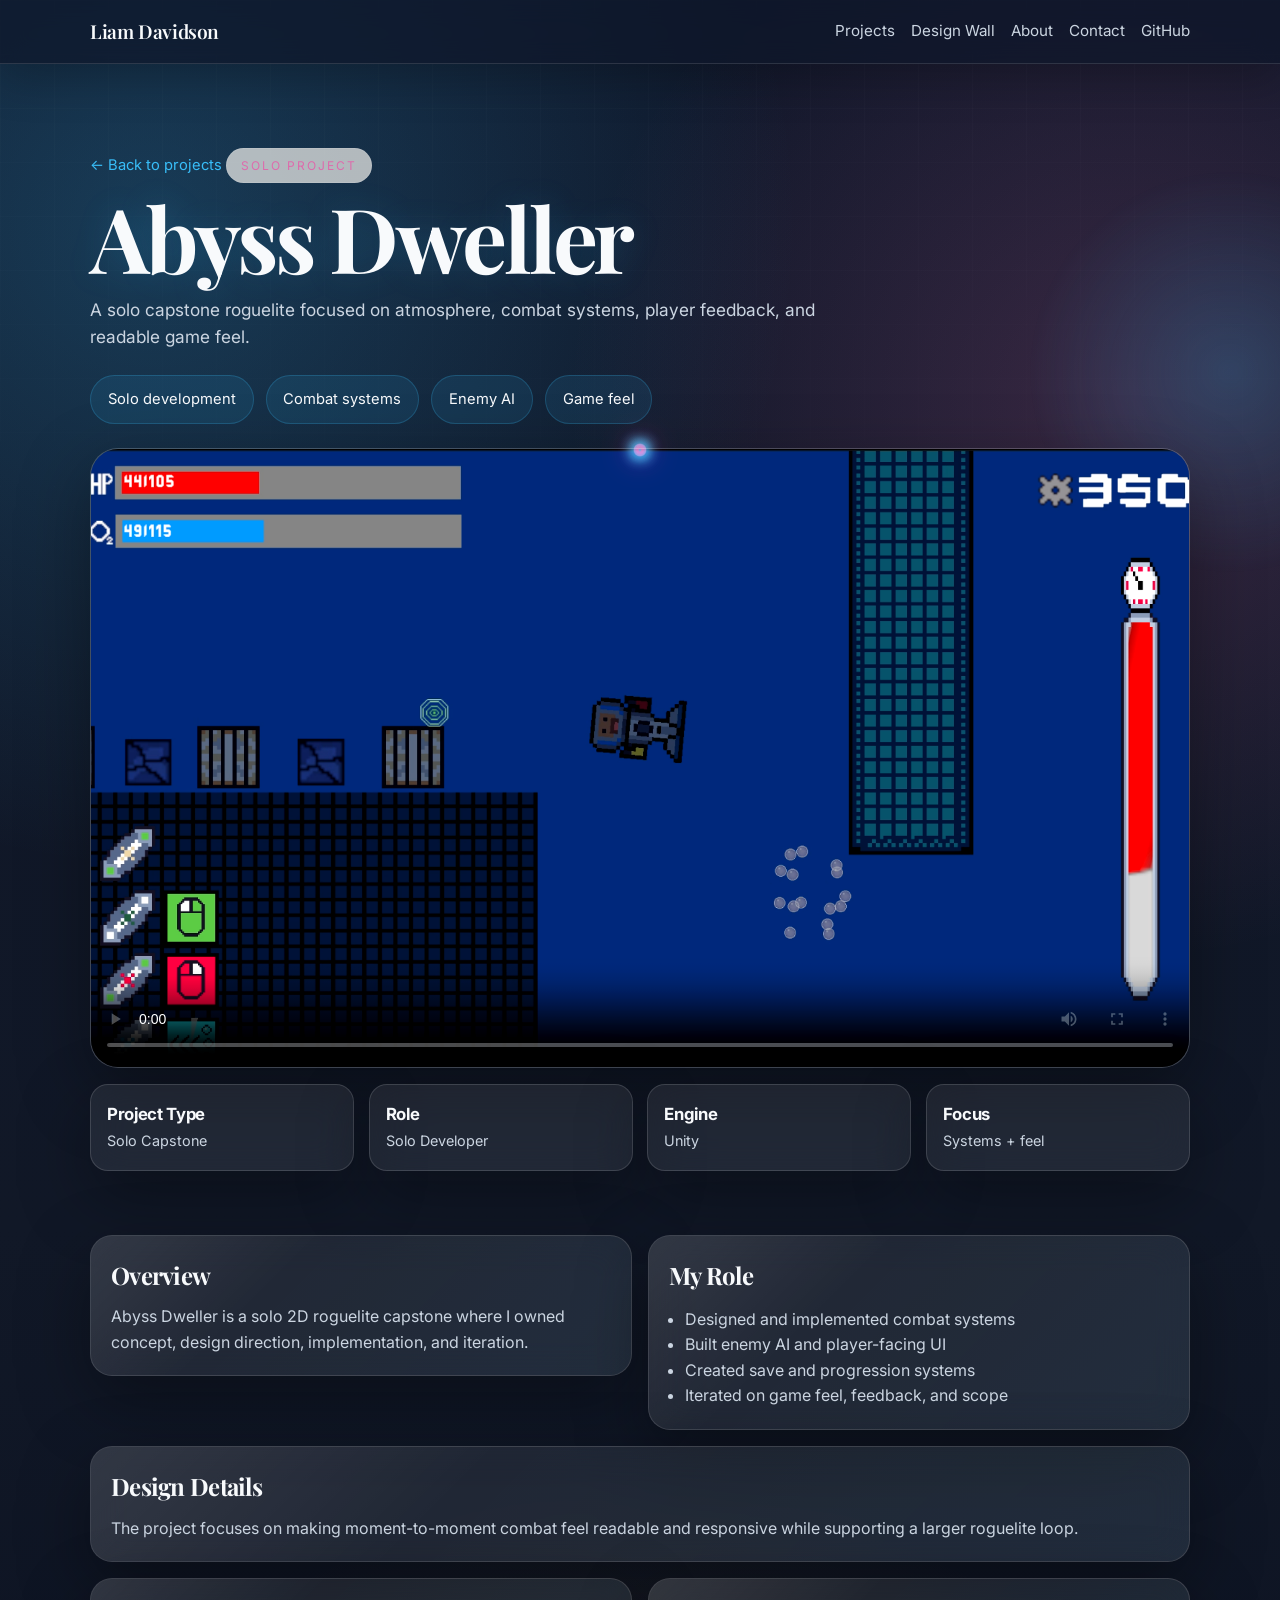
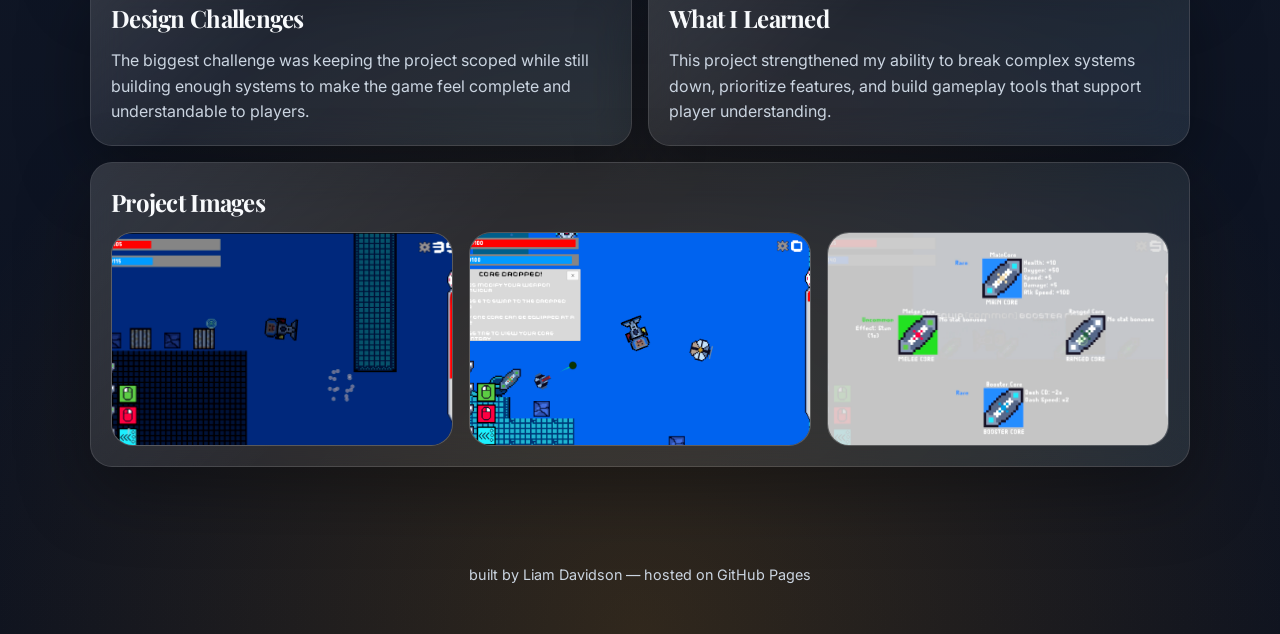
==== commit dc4f35a7: "Proejct pages finished - still need supabase integration -cv on homepage" ====
--- a/projects pages/abyss-dweller.html
+++ b/projects pages/abyss-dweller.html
@@ -31,11 +31,13 @@
                 <h1>Abyss Dweller</h1>
                 <p class="lede">A solo capstone roguelite focused on atmosphere, combat systems, player feedback, and readable game feel.</p>
                 <div class="chips"><span class="chip">Solo development</span><span class="chip">Combat systems</span><span class="chip">Enemy AI</span><span class="chip">Game feel</span></div>
-                <div class="video-panel"><video class="hero-video" controls playsinline poster="../Assets/abyss-dweller-cover.jpg"><source src="../Assets/vids/abyss-dweller-hero.mp4" type="video/mp4"></video><p class="video-caption">Hero gameplay video</p></div>
+                <div class="video-panel"><video class="hero-video" controls playsinline poster="../Assets/ADpic.png"><source src="../Assets/vids/AD-herovid.mp4" type="video/mp4"></video></div>
                 <div class="project-meta-grid"><div class="stat"><strong>Project Type</strong><span>Solo Capstone</span></div><div class="stat"><strong>Role</strong><span>Solo Developer</span></div><div class="stat"><strong>Engine</strong><span>Unity</span></div><div class="stat"><strong>Focus</strong><span>Systems + feel</span></div></div>
             </div>
         </section>
-        <section><div class="container content-grid"><article class="panel"><h2>Overview</h2><p>Abyss Dweller is a solo 2D roguelite capstone where I owned concept, design direction, implementation, and iteration.</p></article><article class="panel"><h2>My Role</h2><ul><li>Designed and implemented combat systems</li><li>Built enemy AI and player-facing UI</li><li>Created save and progression systems</li><li>Iterated on game feel, feedback, and scope</li></ul></article><article class="panel wide"><h2>Design Details</h2><p>The project focuses on making moment-to-moment combat feel readable and responsive while supporting a larger roguelite loop.</p></article><article class="panel"><h2>Design Challenges</h2><p>The biggest challenge was keeping the project scoped while still building enough systems to make the game feel complete and understandable to players.</p></article><article class="panel"><h2>What I Learned</h2><p>This project strengthened my ability to break complex systems down, prioritize features, and build gameplay tools that support player understanding.</p></article><article class="panel wide"><h2>Project Images</h2><div class="gallery-grid"><div class="gallery-card"><img src="../Assets/abyss-dweller-cover.jpg" alt="Abyss Dweller screenshot or cover image"></div><div class="gallery-card"><img src="../Assets/abyss-dweller-cover.jpg" alt="Abyss Dweller screenshot placeholder"></div><div class="gallery-card"><img src="../Assets/abyss-dweller-cover.jpg" alt="Abyss Dweller screenshot placeholder"></div></div></article></div></section>
+        <section><div class="container content-grid"><article class="panel"><h2>Overview</h2><p>Abyss Dweller is a solo 2D roguelite capstone where I owned concept, design direction, implementation, and iteration.</p></article><article class="panel"><h2>My Role</h2><ul><li>Designed and implemented combat systems</li><li>Built enemy AI and player-facing UI</li><li>Created save and progression systems</li><li>Iterated on game feel, feedback, and scope</li></ul></article><article class="panel wide"><h2>Design Details</h2><p>The project focuses on making moment-to-moment combat feel readable and responsive while supporting a larger roguelite loop.</p></article><article class="panel"><h2>Design Challenges</h2><p>The biggest challenge was keeping the project scoped while still building enough systems to make the game feel complete and understandable to players.</p></article><article class="panel"><h2>What I Learned</h2><p>This project strengthened my ability to break complex systems down, prioritize features, and build gameplay tools that support player understanding.</p></article><article class="panel wide">
+            <h2>Project Images</h2>
+            <div class="gallery-grid"><div class="gallery-card"><img src="../Assets/ADpic.png" alt="Abyss Dweller screenshot or cover image"></div><div class="gallery-card"><img src="../Assets/ADpic2.png" alt="Abyss Dweller screenshot placeholder"></div><div class="gallery-card"><img src="../Assets/ADpic3.png" alt="Abyss Dweller screenshot placeholder"></div></div></article></div></section>
     </main>
     <footer>built by Liam Davidson — hosted on GitHub Pages</footer>
     <div id="cursorTrail" aria-hidden="true"></div>
